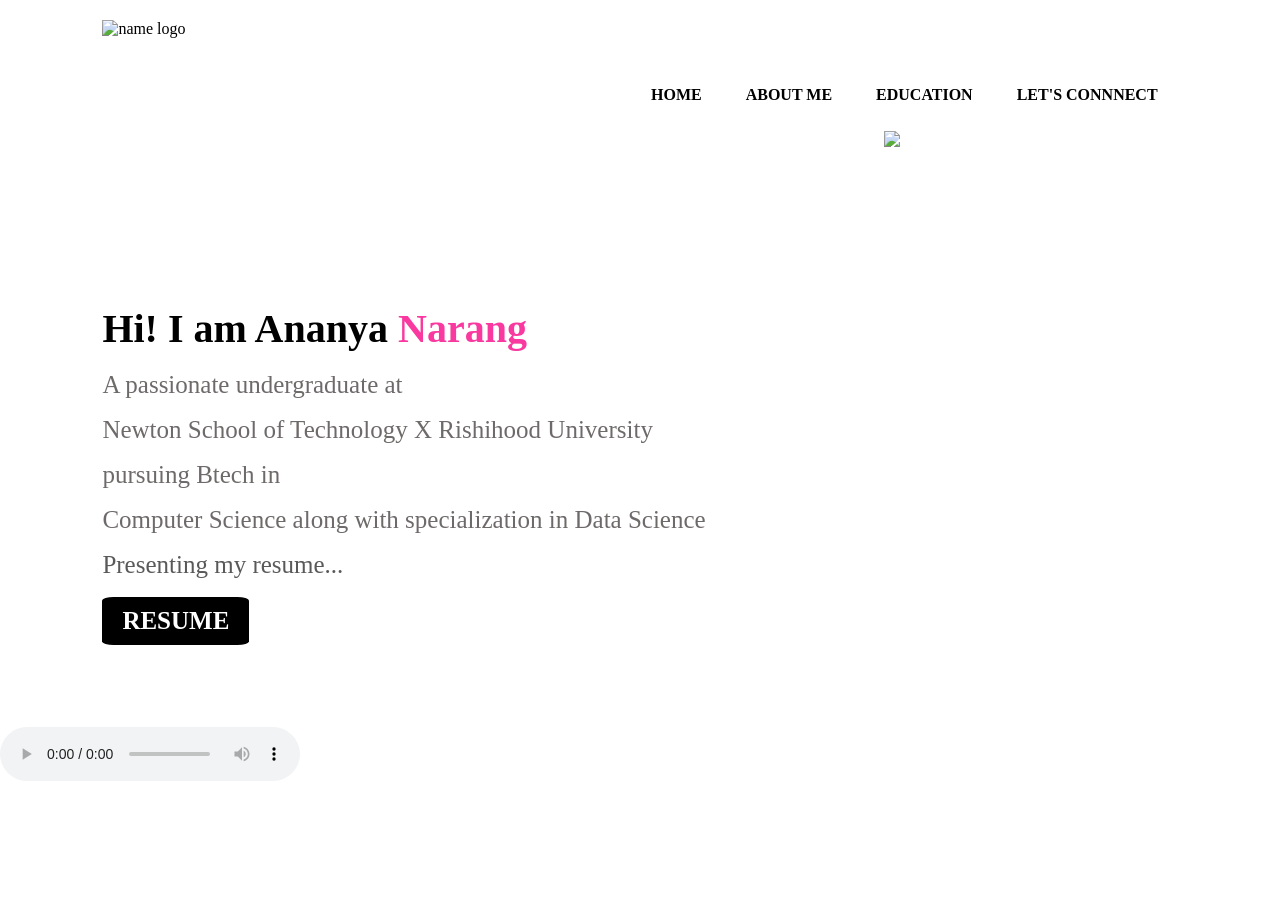
==== index.html @ 2bd5fa44 "Made the final Project" ====
<!DOCTYPE html>
<html lang="en">
<head>
    <meta charset="UTF-8">
    <meta name="viewport" content="width=device-width, initial-scale=1.0">
    <title>Home</title>
    <link rel="stylesheet" href="style.css">

</head>
    <style>
        
        .details{
            margin-top: 9%;
            margin-left: 8%;
        }
        .details h1 {
            /* font-style: italic; */
            font-family:cursive;
            font-size: 40px;
            margin-bottom: 10px;
        }
        .details p{
            font-size: 25px;
            font-family:fantasy;
            line-height: 45px;
            color: #6f6a6a;

        }
    
        .details a{
            background: #000;
            padding: 10px 20px;
            text-decoration: solid;
            font-weight: bold;
            color: #ffffff;
            display: inline-block;
            margin: 10px 0px;
            border-radius: 8%;
        }
        .image{
            width: 45%;
            height: 80%;
            position:absolute;
            bottom: 0;
            right: 100px;
            
        }
        .image img{
            height: 100%;
            position: absolute;
            left: 50%;
            bottom: 10;
            transform: translateX(-50%);
            transition: bottom 1s,left 1s;
        }
        .image:hover .well{
            bottom: 40px;
        }
        .image:hover .hi{
            left:45%;
            
        }
    </style>
<body background="background_image .jpeg">
    <div class="hello">
        <nav>
            <img src="ANANYA_logo_1-removebg-preview.png" class="logo" alt="name logo">
            <ul>
                <li><a href="#" >  HOME</a></li>
                <li><a href="about_me.html" > ABOUT ME</a></li>
                <li><a href="education.html" > EDUCATION</a></li>
  
                <li><a href="let's connect.html"> LET'S CONNNECT</a></li>
            </ul>
        </nav>
        <div class="details">
            <h1>Hi! I am Ananya<span style="color: rgb(249, 57, 159);"> Narang</Nav></span></h1>
            <p>A passionate undergraduate at <br><span > Newton School of Technology X Rishihood University</span></br>pursuing Btech in<br> Computer Science along with specialization in Data Science</p>
            <p style="color: #262525c2;">Presenting my resume...</p>
            
            <a href="Resume-Ananya Narang.pdf" target="_blank" style="font-weight: bold;margin-top: 90; font-size: 25px; font-family:serif;" class="resume" > RESUME</a>
        </div>
        <div class="image">
            <img src="splash.png" class="well"/>
            <img src="11.png" class="hi"/>

        </div>
    </div>
    <br>
    <br>
    <br>
    <br>
    <audio controls default>
        <source src="VOICE.opus" >
    </audio> 
   
</body>
</html>
---- style.css ----
* {
    margin:0;
    padding:0;
}
.hello {
    position:relative;
    width: 100%;
    height: 100%;
    /* background: */
}
    

nav{
    margin: auto;
    padding:20px 0;
    width: 84%;
    align-items: center;
    justify-content: space-between;
    display: flex;
}
nav ul li{
    display: inline-block;
    list-style: none;
    margin: 10px 20px;
}
.logo{
    height: 150px;
    width: 150px;
    /* margin-left: ; */
}
nav ul li a{
    text-decoration: none;
    color: #000;
    font-weight:bold ;
}
nav ul li a:hover{
    color: #eb01f3;
}
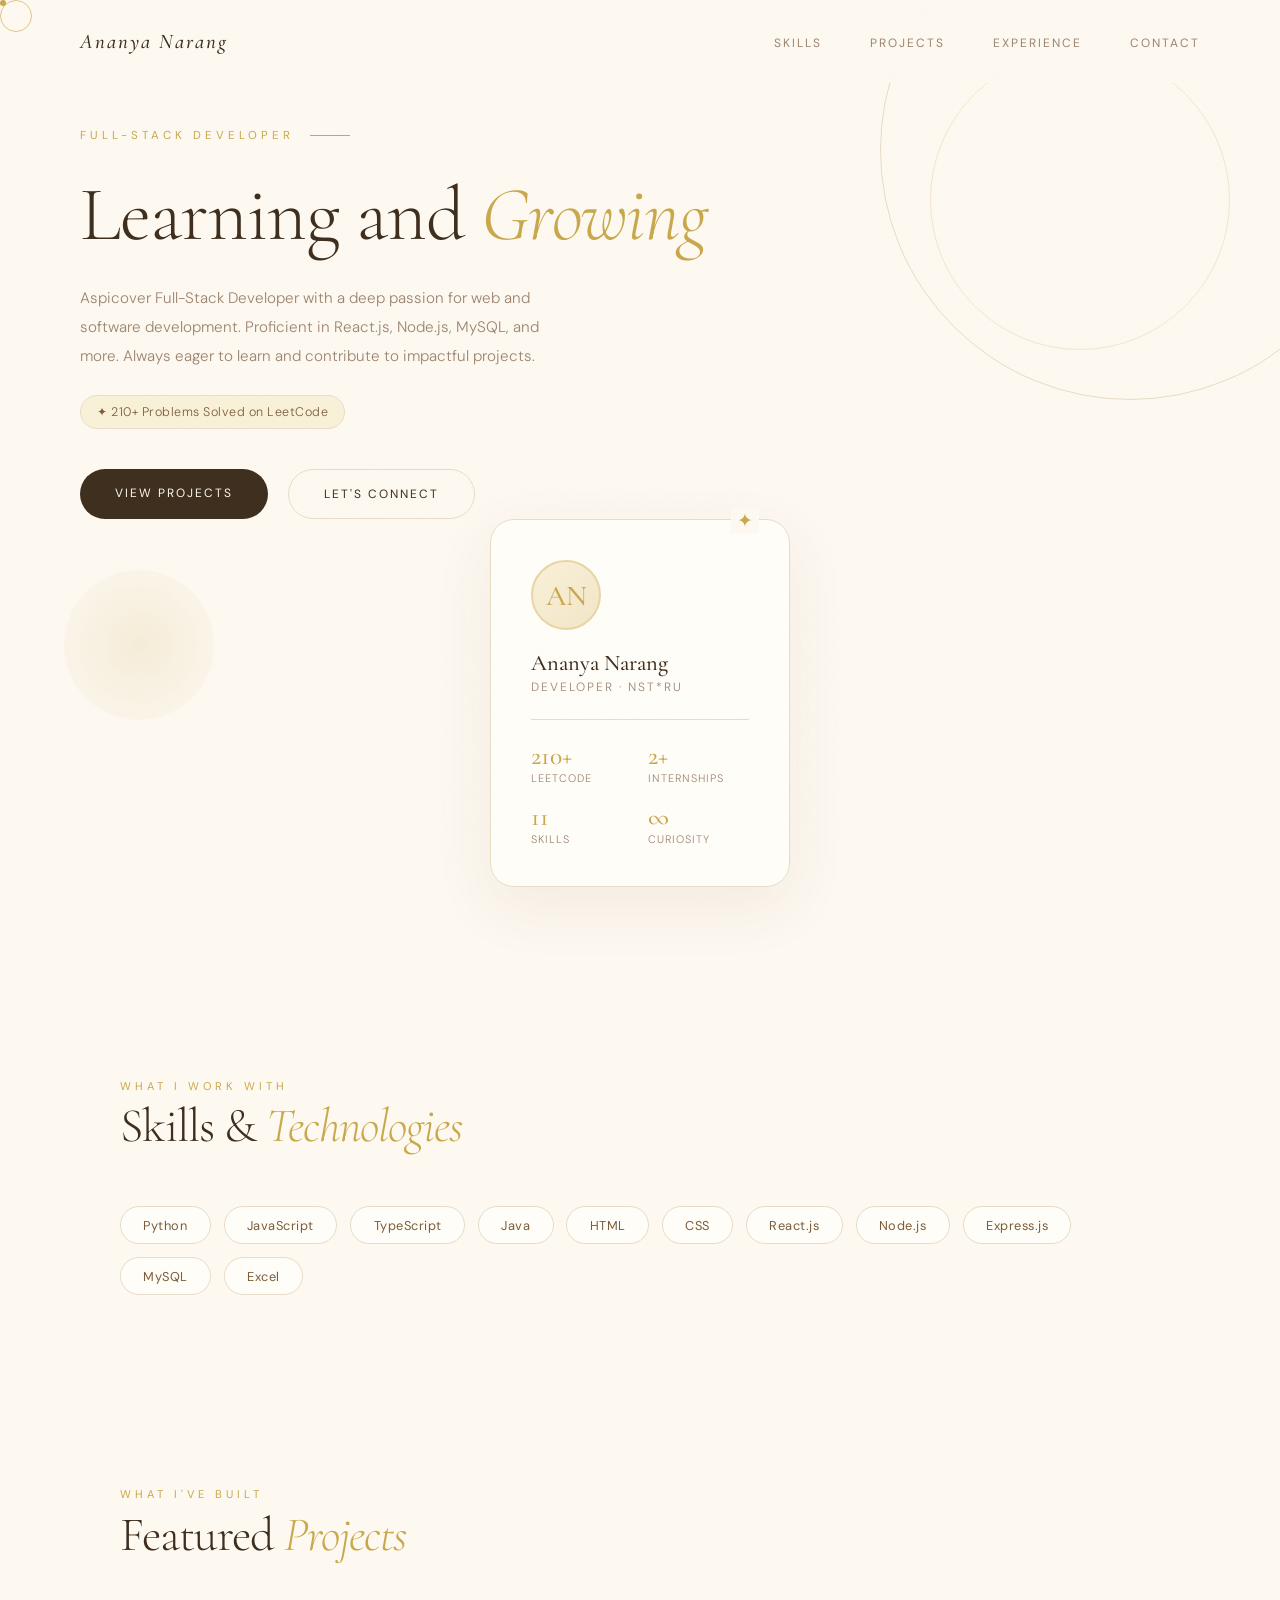
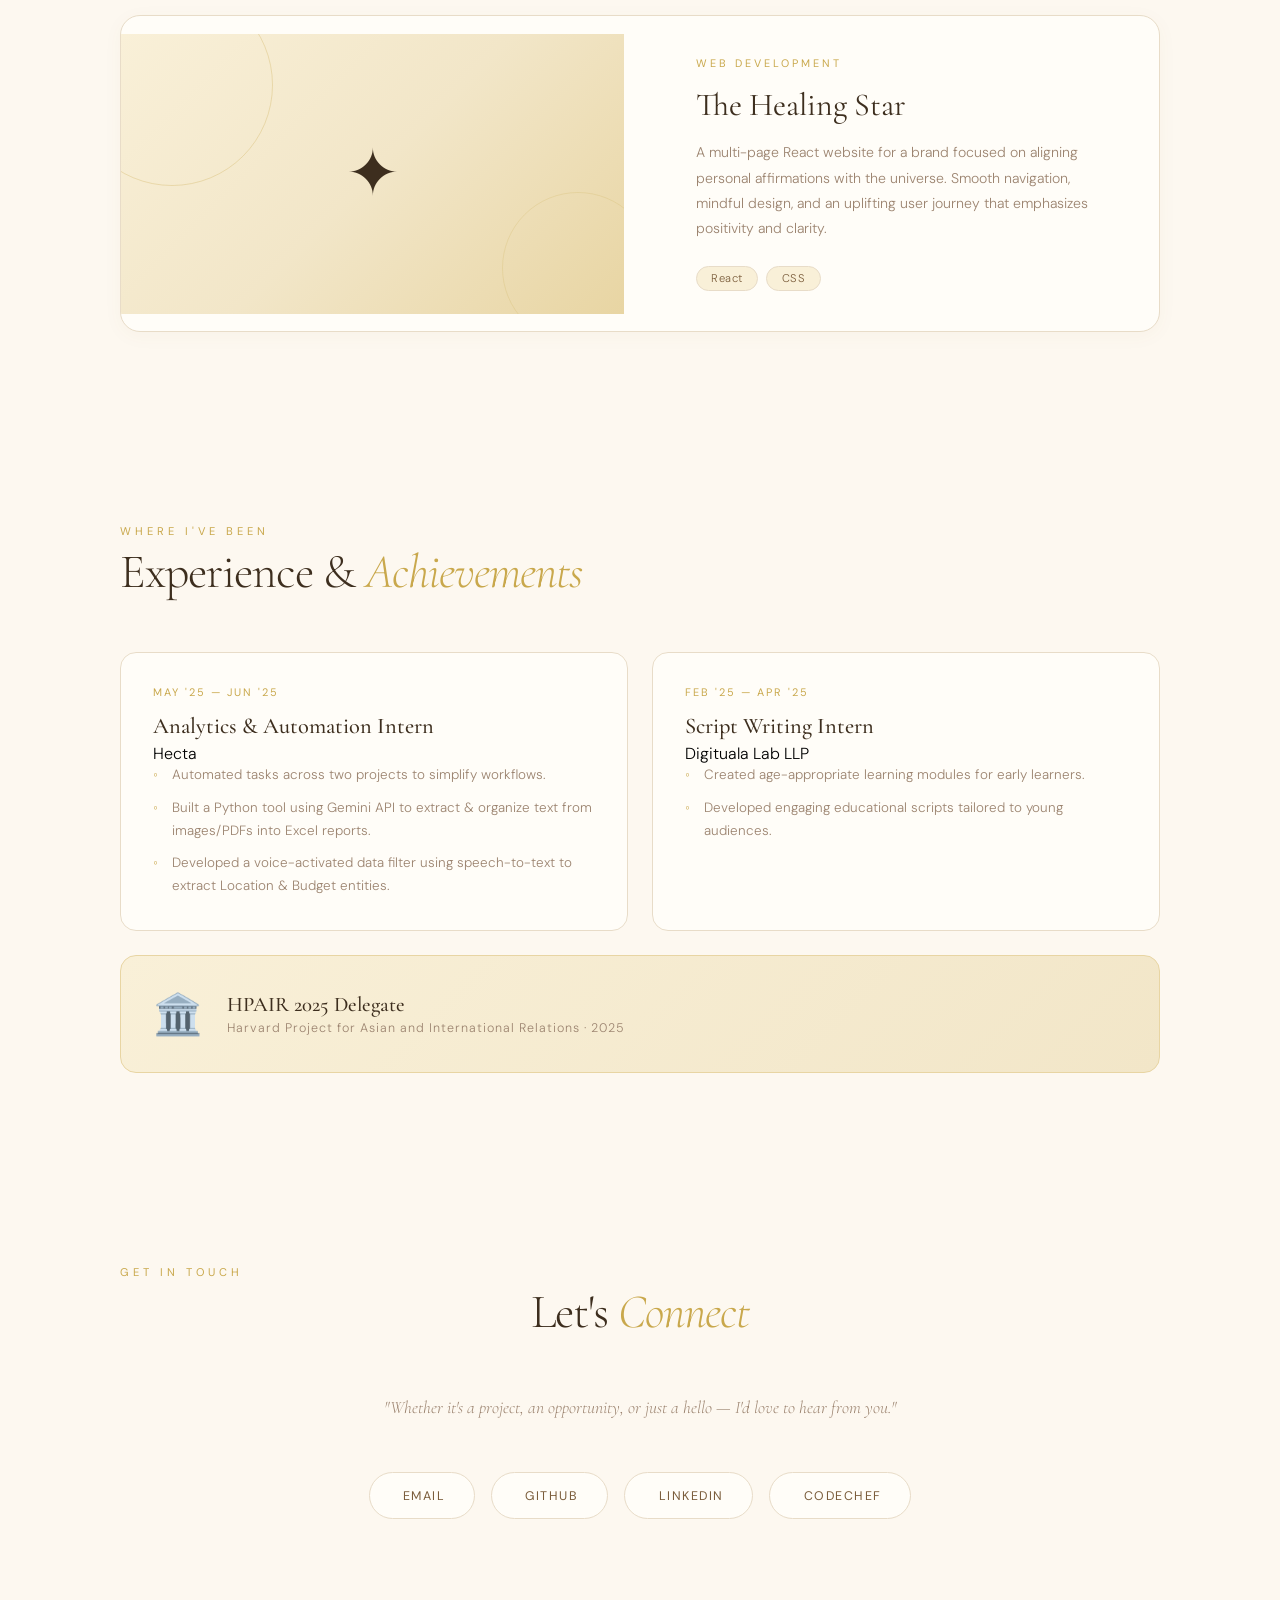
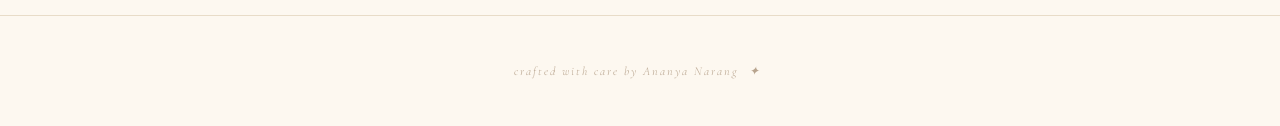
==== commit 4d87345c: "Deleted the irrelevant files" ====
--- a/index.html
+++ b/index.html
@@ -1,98 +1,195 @@
 <!DOCTYPE html>
 <html lang="en">
+
 <head>
     <meta charset="UTF-8">
     <meta name="viewport" content="width=device-width, initial-scale=1.0">
-    <title>Home</title>
-    <link rel="stylesheet" href="style.css">
+    <title>Ananya Narang Portfolio</title>
+    <link
+        href="https://fonts.googleapis.com/css2?family=Cormorant+Garamond:ital,wght@0,300;0,400;0,500;0,600;1,300;1,400;1,500&family=DM+Sans:wght@300;400;500&display=swap"
+        rel="stylesheet" />
+    <link href="index2.css" rel="stylesheet" />
+    
+</head>
 
-</head>
-    <style>
-        
-        .details{
-            margin-top: 9%;
-            margin-left: 8%;
-        }
-        .details h1 {
-            /* font-style: italic; */
-            font-family:cursive;
-            font-size: 40px;
-            margin-bottom: 10px;
-        }
-        .details p{
-            font-size: 25px;
-            font-family:fantasy;
-            line-height: 45px;
-            color: #6f6a6a;
+<body>
 
-        }
+    <div class="dotCursor" id="dot"></div>
+    <div class="coverCursor" id="cover"></div>
+    <nav>
+        <a href="#hero" class="nav">Ananya Narang</a>
+        <ul class="navLinks">
+            <li><a href="#skills">Skills</a></li>
+            <li><a href="#projects">Projects</a></li>
+            <li><a href="#experience">Experience</a></li>
+            <li><a href="#contact">Contact</a></li>
+        </ul>
+    </nav>
+    <section id="hero">
+        <div class="fancyCircle fancy1"></div>
+        <div class="fancyCircle fancy2"></div>
+        <div class="fancyCircle fancy3"></div>
+
+        <div class="heroLeft">
+            <div class="heroMid">Full-Stack Developer</div>
+            <h1>Learning and <em>Growing</em></h1>
+            <p class="bio">
+                Aspicover Full-Stack Developer with a deep passion for web and software development. Proficient in
+                React.js, Node.js, MySQL, and more. Always eager to learn and contribute to impactful projects.
+            </p>
+            <div class="lc">✦ 210+ Problems Solved on LeetCode</div>
+            <div class="other">
+                <a href="#projects" class="btnText">View Projects</a>
+                <a href="#contact" class="btnOutline">Let's Connect</a>
+            </div>
+        </div>
+
+        <div class="hero-right">
+            <div class="hero-card">
+                <div class="card-avatar">AN</div>
+                <div class="card-name">Ananya Narang</div>
+                <div class="card-role">Developer · NST*RU</div>
+                <div class="card-stats">
+                    <div>
+                        <div class="num">210+</div>
+                        <div class="platform">LeetCode</div>
+                    </div>
+                    <div>
+                        <div class="num">2+</div>
+                        <div class="platform">Internships</div>
+                    </div>
+                    <div>
+                        <div class="num">11</div>
+                        <div class="platform">Skills</div>
+                    </div>
+                    <div>
+                        <div class="num">∞</div>
+                        <div class="platform">Curiosity</div>
+                    </div>
+                </div>
+            </div>
+        </div>
+    </section>
+
+    <div class="divider"></div>
+    <section id="skills">
+        <div class="reveal">
+            <div class="section-label">What I work with</div>
+            <div class="section-title">Skills &amp; <em>Technologies</em></div>
+            <div class="skills-wrap">
+                <span class="skill">Python</span>
+                <span class="skill">JavaScript</span>
+                <span class="skill">TypeScript</span>
+                <span class="skill">Java</span>
+                <span class="skill">HTML</span>
+                <span class="skill">CSS</span>
+                <span class="skill">React.js</span>
+                <span class="skill">Node.js</span>
+                <span class="skill">Express.js</span>
+                <span class="skill">MySQL</span>
+                <span class="skill">Excel</span>
+            </div>
+        </div>
+    </section>
+
+    <div class="divider"></div>
+
+    <section id="projects">
+        <div class="reveal">
+            <div class="section-label">What I've built</div>
+            <div class="section-title">Featured <em>Projects</em></div>
+            <div class="project-feature">
+                <div class="project-visual">
+                    <div class="project-emoji">✦</div>
+                </div>
+                <div class="project-info">
+                    <div class="project-tag">Web Development</div>
+                    <div class="project-name">The Healing Star</div>
+                    <p class="project-desc">
+                        A multi-page React website for a brand focused on aligning personal affirmations with the
+                        universe. Smooth navigation, mindful design, and an uplifting user journey that emphasizes
+                        positivity and clarity.
+                    </p>
+                    <div class="project-stack">
+                        <span class="stack-pill">React</span>
+                        <span class="stack-pill">CSS</span>
+                    </div>
+                </div>
+            </div>
+        </div>
+    </section>
+
+    <div class="divider"></div>
+
+    <section id="experience">
+        <div class="reveal">
+            <div class="section-label">Where I've been</div>
+            <div class="section-title">Experience &amp; <em>Achievements</em></div>
+
+            <div class="exp-grid">
+                <div class="exp-card">
+                    <div class="expTenure">May '25 — Jun '25</div>
+                    <div class="expRole">Analytics & Automation Intern</div>
+                    <a href="./assets/Internship Certificate Hecta - Ananya Narang.pdf" style="color: black; text-decoration: none;"><div class="expCompany">Hecta</div></a>
+                    <ul class="expWork">
+                        <li>Automated tasks across two projects to simplify workflows.</li>
+                        <li>Built a Python tool using Gemini API to extract & organize text from images/PDFs into Excel
+                            reports.</li>
+                        <li>Developed a voice-activated data filter using speech-to-text to extract Location & Budget
+                            entities.</li>
+                    </ul>
+                
+                </div>
+
+                <div class="exp-card">
+                    <div class="expTenure">Feb '25 — Apr '25</div>
+                    <div class="expRole">Script Writing Intern</div>
+                    <a href="./assets/Internship Certificate- Ananya Narang.pdf" style="color: black; text-decoration: none;"><div class="expCompany">Digituala Lab LLP</div></a>
+                    <ul class="expWork">
+                        <li>Created age-appropriate learning modules for early learners.</li>
+                        <li>Developed engaging educational scripts tailored to young audiences.</li>
+                    </ul>
+                </div>
+            </div>
+
+            <div class="achievement">
+                <div class="achievement-icon">🏛️</div>
+                <a href="./assets/Hpair.pdf" style="color: black; text-decoration: none;"><div>
+                    <div class="achievement-title">HPAIR 2025 Delegate</div>
+                    <div class="achievement-sub">Harvard Project for Asian and International Relations · 2025</div>
+                </div></a>
+            </div>
+        </div>
+    </section>
+
+    <div class="divider"></div>
+    <section id="contact">
+        <div class="reveal">
+            <div class="section-label">Get in touch</div>
+            <div class="section-title" style="text-align:center;">Let's <em>Connect</em></div>
+            <div class="contact-wrapper">
+                <p class="contact-intro">
+                    "Whether it's a project, an opportunity, or just a hello — I'd love to hear from you."
+                </p>
+                <div class="contact-links">
+                    <a href="mailto:ananyanarang1411@gmail.com" class="contact-btn">&nbsp;Email</a>
+                    <a href="https://github.com/HeheAnanya" target="_blank" class="contact-btn"> &nbsp;GitHub</a>
+                    <a href="https://www.linkedin.com/in/ananya-narang-776128246" target="_blank" class="contact-btn">&nbsp;LinkedIn</a>
+                    <a href="https://www.codechef.com/users/a_n_a_n_y_a" target="_blank" class="contact-btn">&nbsp;CodeChef</a>
+                </div>
+            </div>
+        </div>
+    </section>
+
+    <footer>
+        crafted with care by Ananya Narang &nbsp;✦&nbsp;
+    </footer>
+
+
+
+<script src="index.js"></script>
     
-        .details a{
-            background: #000;
-            padding: 10px 20px;
-            text-decoration: solid;
-            font-weight: bold;
-            color: #ffffff;
-            display: inline-block;
-            margin: 10px 0px;
-            border-radius: 8%;
-        }
-        .image{
-            width: 45%;
-            height: 80%;
-            position:absolute;
-            bottom: 0;
-            right: 100px;
-            
-        }
-        .image img{
-            height: 100%;
-            position: absolute;
-            left: 50%;
-            bottom: 10;
-            transform: translateX(-50%);
-            transition: bottom 1s,left 1s;
-        }
-        .image:hover .well{
-            bottom: 40px;
-        }
-        .image:hover .hi{
-            left:45%;
-            
-        }
-    </style>
-<body background="background_image .jpeg">
-    <div class="hello">
-        <nav>
-            <img src="ANANYA_logo_1-removebg-preview.png" class="logo" alt="name logo">
-            <ul>
-                <li><a href="#" >  HOME</a></li>
-                <li><a href="about_me.html" > ABOUT ME</a></li>
-                <li><a href="education.html" > EDUCATION</a></li>
-  
-                <li><a href="let's connect.html"> LET'S CONNNECT</a></li>
-            </ul>
-        </nav>
-        <div class="details">
-            <h1>Hi! I am Ananya<span style="color: rgb(249, 57, 159);"> Narang</Nav></span></h1>
-            <p>A passionate undergraduate at <br><span > Newton School of Technology X Rishihood University</span></br>pursuing Btech in<br> Computer Science along with specialization in Data Science</p>
-            <p style="color: #262525c2;">Presenting my resume...</p>
-            
-            <a href="Resume-Ananya Narang.pdf" target="_blank" style="font-weight: bold;margin-top: 90; font-size: 25px; font-family:serif;" class="resume" > RESUME</a>
-        </div>
-        <div class="image">
-            <img src="splash.png" class="well"/>
-            <img src="11.png" class="hi"/>
 
-        </div>
-    </div>
-    <br>
-    <br>
-    <br>
-    <br>
-    <audio controls default>
-        <source src="VOICE.opus" >
-    </audio> 
-   
 </body>
+
 </html>
--- a/index2.css
+++ b/index2.css
@@ -0,0 +1,759 @@
+/* :root {
+    --cream: #fdf8f0;
+    --butter: #f9f0d8;
+    --warm: #f2e6c8;
+    --gold: #c9a84c;
+    --gold-light: #e8d5a3;
+    --brown: #7a5c3a;
+    --text: #3d2e1e;
+    --muted: #9c8470;
+    --soft: #b8a48e;
+    --white: #fffdf8;
+    --border: #e8dcc8;
+} */
+
+* {
+
+    margin: 0;
+    padding: 0;
+    box-sizing: border-box;
+    scroll-behavior: smooth;
+
+}
+
+body {
+    background-color: #fdf8f0;
+    color: #3d2e1e;
+    font-family: 'DM Sans', sans-serif;
+    font-weight: 300;
+    overflow-x: hidden;
+    /* cursor: none; */
+}
+
+.dotCursor {
+    width: 6px;
+    height: 6px;
+    background: #c9a84c;
+    border-radius: 50%;
+    position: fixed;
+    pointer-events: none;
+    z-index: 9999;
+    /* transform: translate(-50%, -50%); */
+    /* transition: transform 0.1s; */
+}
+
+.coverCursor {
+    width: 32px;
+    height: 32px;
+    border: 1px solid #c9a84c;
+    border-radius: 50%;
+    position: fixed;
+    pointer-events: none;
+    z-index: 9998;
+    /* transform: translate(-50%, -50%); */
+    /* transition: all 0.15s ease; */
+    opacity: 0.6;
+}
+
+body::before {
+    content: '';
+    position: fixed;
+    inset: 0;
+    background-image: url("data:image/svg+xml,%3Csvg xmlns='http://www.w3.org/2000/svg' width='400' height='400'%3E%3Cfilter id='grain'%3E%3CfeTurbulence type='fractalNoise' baseFrequency='0.75' numOctaves='4' stitchTiles='stitch'/%3E%3CfeColorMatrix type='saturate' values='0'/%3E%3C/filter%3E%3Crect width='400' height='400' filter='url(%23grain)' opacity='0.03'/%3E%3C/svg%3E");
+    pointer-events: none;
+    z-index: 1000;
+    opacity: 0.5;
+}
+
+
+nav {
+    position: fixed;
+    top: 0;
+    left: 0;
+    right: 0;
+    z-index: 100;
+    display: flex;
+    justify-content: space-between;
+    align-items: center;
+    padding: 1.8rem 5rem;
+    background: rgba(253, 248, 240, 0.9);
+    backdrop-filter: blur(20px);
+}
+
+.nav {
+    font-family: 'Cormorant Garamond', serif;
+    font-size: 1.3rem;
+    font-weight: 500;
+    color: #3d2e1e;
+    text-decoration: none;
+    letter-spacing: 2px;
+    font-style: italic;
+}
+
+.navLinks {
+    display: flex;
+    gap: 3rem;
+    list-style: none;
+}
+
+.navLinks a {
+    font-size: 0.75rem;
+    color: #9c8470;
+    text-decoration: none;
+    letter-spacing: 2px;
+    text-transform: uppercase;
+    font-weight: 400;
+    transition: color 0.3s;
+}
+
+.navLinks a:hover {
+    color: #c9a84c;
+}
+
+#hero {
+    padding-top: 8rem;
+    max-width: 100%;
+}
+
+.fancyCircle {
+    position: absolute;
+    border-radius: 50%;
+    pointer-events: none;
+}
+
+.fancy1 {
+    width: 500px;
+    height: 500px;
+    border: 1px solid #e8dcc8;
+    top: -100px;
+    right: -100px;
+}
+
+.fancy2 {
+    width: 300px;
+    height: 300px;
+    border: 1px solid #e8d5a3;
+    top: 50px;
+    right: 50px;
+    opacity: 0.5;
+}
+
+.fancy3 {
+    width: 150px;
+    height: 150px;
+    background: radial-gradient(circle, rgba(201, 168, 76, 0.15), transparent);
+    bottom: 20%;
+    left: 5%;
+}
+
+.heroLeft {
+    z-index: 1;
+}
+
+.heroMid {
+    font-size: 0.72rem;
+    letter-spacing: 4px;
+    text-transform: uppercase;
+    color: #c9a84c;
+    margin-bottom: 2rem;
+    display: flex;
+    align-items: center;
+    gap: 1rem;
+    font-weight: 400;
+    opacity: 0;
+    animation: fadeSlideUp 0.8s ease 0.1s forwards;
+}
+
+.heroMid::after {
+    content: '';
+    width: 40px;
+    height: 1px;
+    background: #c9a84c;
+}
+
+h1 {
+    font-family: 'Cormorant Garamond', serif;
+    font-size: clamp(3.5rem, 6vw, 5.5rem);
+    font-weight: 300;
+    line-height: 1.05;
+    color: #3d2e1e;
+    letter-spacing: -1px;
+    margin-bottom: 1.8rem;
+    opacity: 0;
+    animation: fadeSlideUp 0.8s ease 0.2s forwards;
+}
+
+h1 em {
+    font-style: italic;
+    color: #c9a84c;
+}
+
+.bio {
+    font-size: 0.95rem;
+    line-height: 1.9;
+    color: #9c8470;
+    max-width: 480px;
+    margin-bottom: 1.5rem;
+    font-weight: 300;
+    opacity: 0;
+    animation: fadeSlideUp 0.8s ease 0.3s forwards;
+}
+
+.lc {
+    display: inline-flex;
+    align-items: center;
+    gap: 0.5rem;
+    font-size: 0.78rem;
+    color: #7a5c3a;
+    background: #f9f0d8;
+    border: 1px solid #e8dcc8;
+    padding: 0.5rem 1rem;
+    border-radius: 100px;
+    margin-bottom: 2.5rem;
+    letter-spacing: 0.5px;
+    opacity: 0;
+    animation: fadeSlideUp 0.8s ease 0.35s forwards;
+}
+
+.other {
+    display: flex;
+    gap: 1.2rem;
+    flex-wrap: wrap;
+    opacity: 0;
+    animation: fadeSlideUp 0.8s ease 0.4s forwards;
+}
+
+
+.btnText {
+    font-size: 0.75rem;
+    letter-spacing: 2px;
+    text-transform: uppercase;
+    padding: 1rem 2.2rem;
+    background: #3d2e1e;
+    color: #fdf8f0;
+    border: none;
+    cursor: none;
+    text-decoration: none;
+    font-weight: 400;
+    border-radius: 100px;
+    transition: all 0.3s;
+    font-family: 'DM Sans', sans-serif;
+}
+
+.btnText:hover {
+    background: #c9a84c;
+    transform: translateY(-2px);
+    box-shadow: 0 8px 24px rgba(201, 168, 76, 0.3);
+}
+
+.btnOutline {
+    font-size: 0.75rem;
+    letter-spacing: 2px;
+    text-transform: uppercase;
+    padding: 1rem 2.2rem;
+    background: transparent;
+    color: #3d2e1e;
+    border: 1px solid #e8dcc8;
+    cursor: none;
+    text-decoration: none;
+    font-weight: 400;
+    border-radius: 100px;
+    transition: all 0.3s;
+    font-family: 'DM Sans', sans-serif;
+}
+
+.btnOutline:hover {
+    border-color: #c9a84c;
+    color: #c9a84c;
+    transform: translateY(-2px);
+}
+
+.num {
+    font-family: 'Cormorant Garamond', serif;
+    font-size: 1.6rem;
+    font-weight: 500;
+    color: #c9a84c;
+}
+
+.platform {
+    font-size: 0.68rem;
+    color: #9c8470;
+    letter-spacing: 1px;
+    text-transform: uppercase;
+}
+
+.hero-right {
+    display: flex;
+    justify-content: center;
+    align-items: center;
+    z-index: 1;
+    opacity: 0;
+    animation: fadeSlideUp 0.8s ease 0.5s forwards;
+}
+
+.hero-card {
+    background: #fffdf8;
+    border: 1px solid #e8dcc8;
+    border-radius: 24px;
+    padding: 2.5rem;
+    width: 300px;
+    box-shadow: 0 20px 60px rgba(122, 92, 58, 0.08);
+    position: relative;
+}
+
+.hero-card::before {
+    content: '✦';
+    position: absolute;
+    top: -12px;
+    right: 30px;
+    font-size: 1.2rem;
+    color: #c9a84c;
+    background: #fdf8f0;
+    padding: 0 6px;
+}
+
+.card-avatar {
+    width: 70px;
+    height: 70px;
+    background: linear-gradient(135deg, #f9f0d8, #f2e6c8);
+    border-radius: 50%;
+    display: flex;
+    align-items: center;
+    justify-content: center;
+    font-family: 'Cormorant Garamond', serif;
+    font-size: 1.8rem;
+    font-weight: 500;
+    color: #c9a84c;
+    margin-bottom: 1.2rem;
+    border: 2px solid #e8d5a3;
+}
+
+.card-name {
+    font-family: 'Cormorant Garamond', serif;
+    font-size: 1.4rem;
+    font-weight: 500;
+    color: #3d2e1e;
+    margin-bottom: 0.2rem;
+}
+
+.card-role {
+    font-size: 0.75rem;
+    color: #9c8470;
+    letter-spacing: 2px;
+    text-transform: uppercase;
+    margin-bottom: 1.5rem;
+}
+
+.card-stats {
+    display: grid;
+    grid-template-columns: 1fr 1fr;
+    gap: 1rem;
+    padding-top: 1.2rem;
+    border-top: 1px solid #e8dcc8;
+}
+
+
+section {
+    padding: 6rem 5rem;
+    max-width: 1200px;
+    margin: 0 auto;
+}
+
+.section-label {
+    font-size: 0.7rem;
+    letter-spacing: 4px;
+    text-transform: uppercase;
+    color: #c9a84c;
+    margin-bottom: 0.6rem;
+    font-weight: 400;
+}
+
+.section-title {
+    font-family: 'Cormorant Garamond', serif;
+    font-size: 3rem;
+    font-weight: 300;
+    color: #3d2e1e;
+    letter-spacing: -1px;
+    margin-bottom: 3.5rem;
+    line-height: 1;
+}
+
+.section-title em {
+    font-style: italic;
+    color: #c9a84c;
+}
+
+.skills-wrap {
+    display: flex;
+    flex-wrap: wrap;
+    gap: 0.8rem;
+}
+
+.skill {
+    font-size: 0.8rem;
+    padding: 0.6rem 1.4rem;
+    background: #fffdf8;
+    border: 1px solid #e8dcc8;
+    color: #7a5c3a;
+    border-radius: 100px;
+    letter-spacing: 0.5px;
+    font-weight: 400;
+    transition: all 0.3s;
+    cursor: default;
+}
+
+.skill:hover {
+    background: #f9f0d8;
+    border-color: #c9a84c;
+    color: #c9a84c;
+    transform: translateY(-2px);
+    box-shadow: 0 6px 16px rgba(201, 168, 76, 0.15);
+}
+
+.project-feature {
+    display: grid;
+    grid-template-columns: 1fr 1fr;
+    gap: 2rem;
+    align-items: center;
+    background: #fffdf8;
+    border: 1px solid #e8dcc8;
+    border-radius: 20px;
+    overflow: hidden;
+    transition: all 0.4s;
+    box-shadow: 0 4px 20px rgba(122, 92, 58, 0.04);
+}
+
+.project-feature:hover {
+    box-shadow: 0 20px 50px rgba(122, 92, 58, 0.1);
+    transform: translateY(-4px);
+}
+
+.project-visual {
+    height: 280px;
+    background: linear-gradient(135deg, #f9f0d8 0%, #f2e6c8 50%, #e8d5a3 100%);
+    display: flex;
+    align-items: center;
+    justify-content: center;
+    position: relative;
+    overflow: hidden;
+}
+
+.project-visual::before {
+    content: '';
+    position: absolute;
+    width: 200px;
+    height: 200px;
+    border-radius: 50%;
+    border: 1px solid rgba(201, 168, 76, 0.3);
+    top: -50px;
+    left: -50px;
+}
+
+.project-visual::after {
+    content: '';
+    position: absolute;
+    width: 150px;
+    height: 150px;
+    border-radius: 50%;
+    border: 1px solid rgba(201, 168, 76, 0.2);
+    bottom: -30px;
+    right: -30px;
+}
+
+.project-emoji {
+    font-size: 4rem;
+    z-index: 1;
+}
+
+.project-info {
+    padding: 2.5rem;
+}
+
+.project-tag {
+    font-size: 0.68rem;
+    letter-spacing: 3px;
+    text-transform: uppercase;
+    color: #c9a84c;
+    margin-bottom: 1rem;
+    font-weight: 400;
+}
+
+.project-name {
+    font-family: 'Cormorant Garamond', serif;
+    font-size: 2rem;
+    font-weight: 400;
+    color: #3d2e1e;
+    margin-bottom: 1rem;
+    line-height: 1.2;
+}
+
+.project-desc {
+    font-size: 0.88rem;
+    line-height: 1.8;
+    color: #9c8470;
+    margin-bottom: 1.5rem;
+}
+
+.project-stack {
+    display: flex;
+    flex-wrap: wrap;
+    gap: 0.5rem;
+}
+
+.stack-pill {
+    font-size: 0.7rem;
+    padding: 0.3rem 0.9rem;
+    background: #f9f0d8;
+    border: 1px solid #e8dcc8;
+    color: #7a5c3a;
+    border-radius: 100px;
+    letter-spacing: 0.5px;
+}
+
+/* EXPERIENCE */
+.exp-grid {
+    display: grid;
+    grid-template-columns: 1fr 1fr;
+    gap: 1.5rem;
+}
+
+.exp-card {
+    background: #fffdf8;
+    border: 1px solid #e8dcc8;
+    border-radius: 16px;
+    padding: 2rem;
+    transition: all 0.3s;
+    position: relative;
+    overflow: hidden;
+}
+
+.exp-card::before {
+    content: '';
+    position: absolute;
+    top: 0;
+    left: 0;
+    right: 0;
+    height: 3px;
+    background: linear-gradient(90deg, #e8d5a3, #c9a84c);
+    transform: scaleX(0);
+    transform-origin: left;
+    transition: transform 0.3s;
+}
+
+.exp-card:hover::before {
+    transform: scaleX(1);
+}
+
+.exp-card:hover {
+    box-shadow: 0 12px 32px rgba(122, 92, 58, 0.08);
+    transform: translateY(-2px);
+}
+
+.expTenure {
+    font-size: 0.68rem;
+    letter-spacing: 2px;
+    color: #c9a84c;
+    text-transform: uppercase;
+    margin-bottom: 0.8rem;
+    font-weight: 400;
+}
+
+.expRole {
+    font-family: 'Cormorant Garamond', serif;
+    font-size: 1.4rem;
+    font-weight: 500;
+    color: #3d2e1e;
+    margin-bottom: 0.3rem;
+}
+
+.expComapany {
+    font-size: 0.78rem;
+    color: #9c8470;
+    letter-spacing: 1px;
+    margin-bottom: 1.2rem;
+    text-transform: uppercase;
+}
+
+.expWork {
+    list-style: none;
+    display: flex;
+    flex-direction: column;
+    gap: 0.6rem;
+}
+
+.expWork li {
+    font-size: 0.84rem;
+    line-height: 1.7;
+    color: #9c8470;
+    padding-left: 1.2rem;
+    position: relative;
+}
+
+.expWork li::before {
+    content: '◦';
+    position: absolute;
+    left: 0;
+    color: #c9a84c;
+}
+
+.achievement {
+    margin-top: 1.5rem;
+    background: linear-gradient(135deg, #f9f0d8, #f2e6c8);
+    border: 1px solid #e8d5a3;
+    border-radius: 16px;
+    padding: 2rem;
+    display: flex;
+    align-items: center;
+    gap: 1.5rem;
+}
+
+.achievement-icon {
+    font-size: 2.5rem;
+    flex-shrink: 0;
+}
+
+.achievement-title {
+    font-family: 'Cormorant Garamond', serif;
+    font-size: 1.3rem;
+    font-weight: 500;
+    color: #3d2e1e;
+    margin-bottom: 0.2rem;
+}
+
+.achievement-sub {
+    font-size: 0.78rem;
+    color: #9c8470;
+    letter-spacing: 1px;
+}
+
+.contact-wrapper {
+    text-align: center;
+    max-width: 600px;
+    margin: 0 auto;
+}
+
+.contact-intro {
+    font-family: 'Cormorant Garamond', serif;
+    font-size: 1.1rem;
+    font-style: italic;
+    color: #9c8470;
+    margin-bottom: 3rem;
+    line-height: 1.8;
+}
+
+.contact-links {
+    display: flex;
+    justify-content: center;
+    flex-wrap: wrap;
+    gap: 1rem;
+}
+
+.contact-btn {
+    display: flex;
+    align-items: center;
+    gap: 0.7rem;
+    font-size: 0.78rem;
+    letter-spacing: 1.5px;
+    text-transform: uppercase;
+    padding: 0.9rem 1.8rem;
+    background: #fffdf8;
+    border: 1px solid #e8dcc8;
+    color: #7a5c3a;
+    border-radius: 100px;
+    text-decoration: none;
+    transition: all 0.3s;
+    font-weight: 400;
+}
+
+.contact-btn:hover {
+    background: #f9f0d8;
+    border-color: #c9a84c;
+    color: #c9a84c;
+    transform: translateY(-2px);
+    box-shadow: 0 8px 20px rgba(201, 168, 76, 0.15);
+}
+
+footer {
+    text-align: center;
+    padding: 3rem 5rem;
+    border-top: 1px solid #e8dcc8;
+    font-size: 0.75rem;
+    color: #b8a48e;
+    letter-spacing: 2px;
+    font-family: 'Cormorant Garamond', serif;
+    font-style: italic;
+}
+
+.reveal {
+    opacity: 0;
+    transform: translateY(24px);
+    transition: opacity 0.7s ease, transform 0.7s ease;
+}
+
+.reveal.visible {
+    opacity: 1;
+    transform: none;
+}
+
+@keyframes fadeSlideUp {
+    from {
+        opacity: 0;
+        transform: translateY(20px);
+    }
+
+    to {
+        opacity: 1;
+        transform: translateY(0);
+    }
+}
+
+@keyframes float {
+
+    0%,
+    100% {
+        transform: translateY(0);
+    }
+
+    50% {
+        transform: translateY(-10px);
+    }
+}
+
+.hero-card {
+    animation: float 5s ease-in-out infinite;
+}
+
+@media (max-width: 900px) {
+    nav {
+        padding: 1.2rem 2rem;
+    }
+
+    .navLink {
+        gap: 1.5rem;
+    }
+
+    #hero {
+        grid-template-columns: 1fr;
+        padding: 7rem 2rem 3rem;
+    }
+
+    .hero-right {
+        display: none;
+    }
+
+    section {
+        padding: 4rem 2rem;
+    }
+
+    .exp-grid {
+        grid-template-columns: 1fr;
+    }
+
+    .project-feature {
+        grid-template-columns: 1fr;
+    }
+
+    .project-visual {
+        height: 180px;
+    }
+}
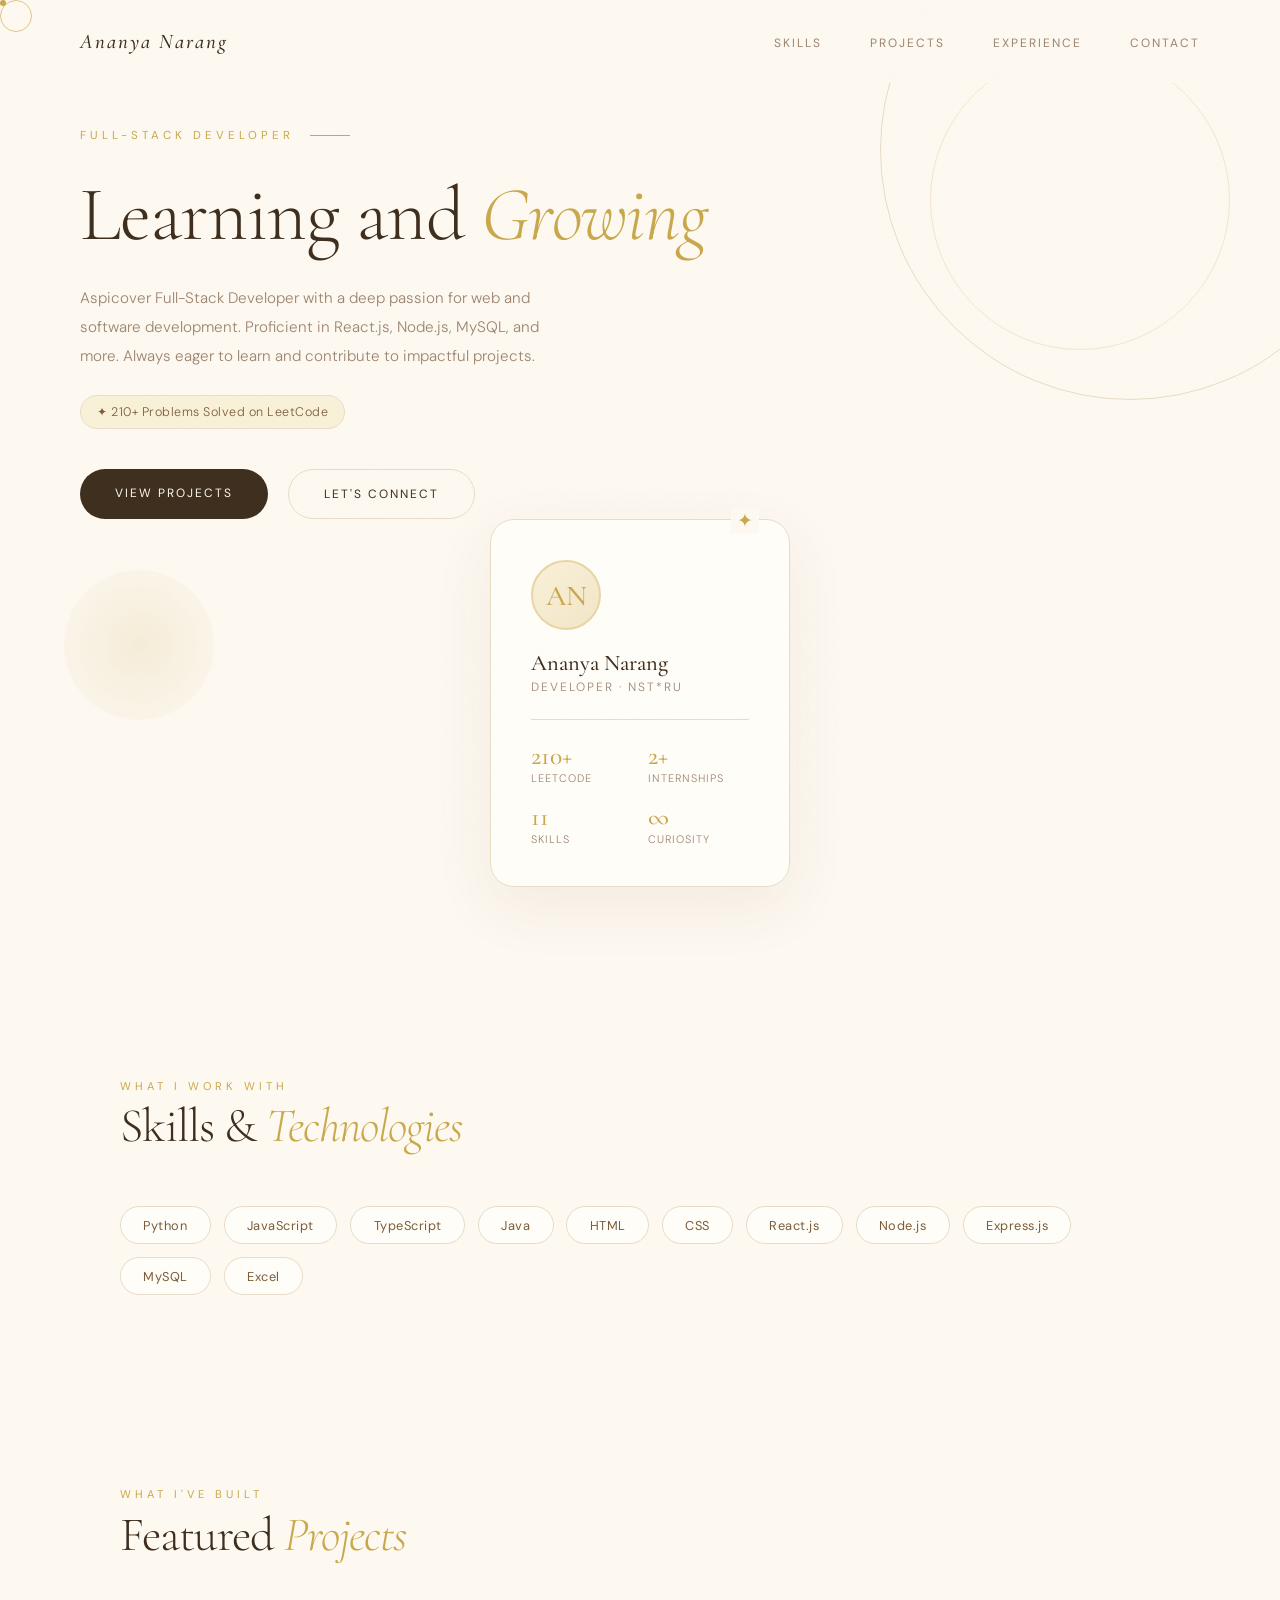
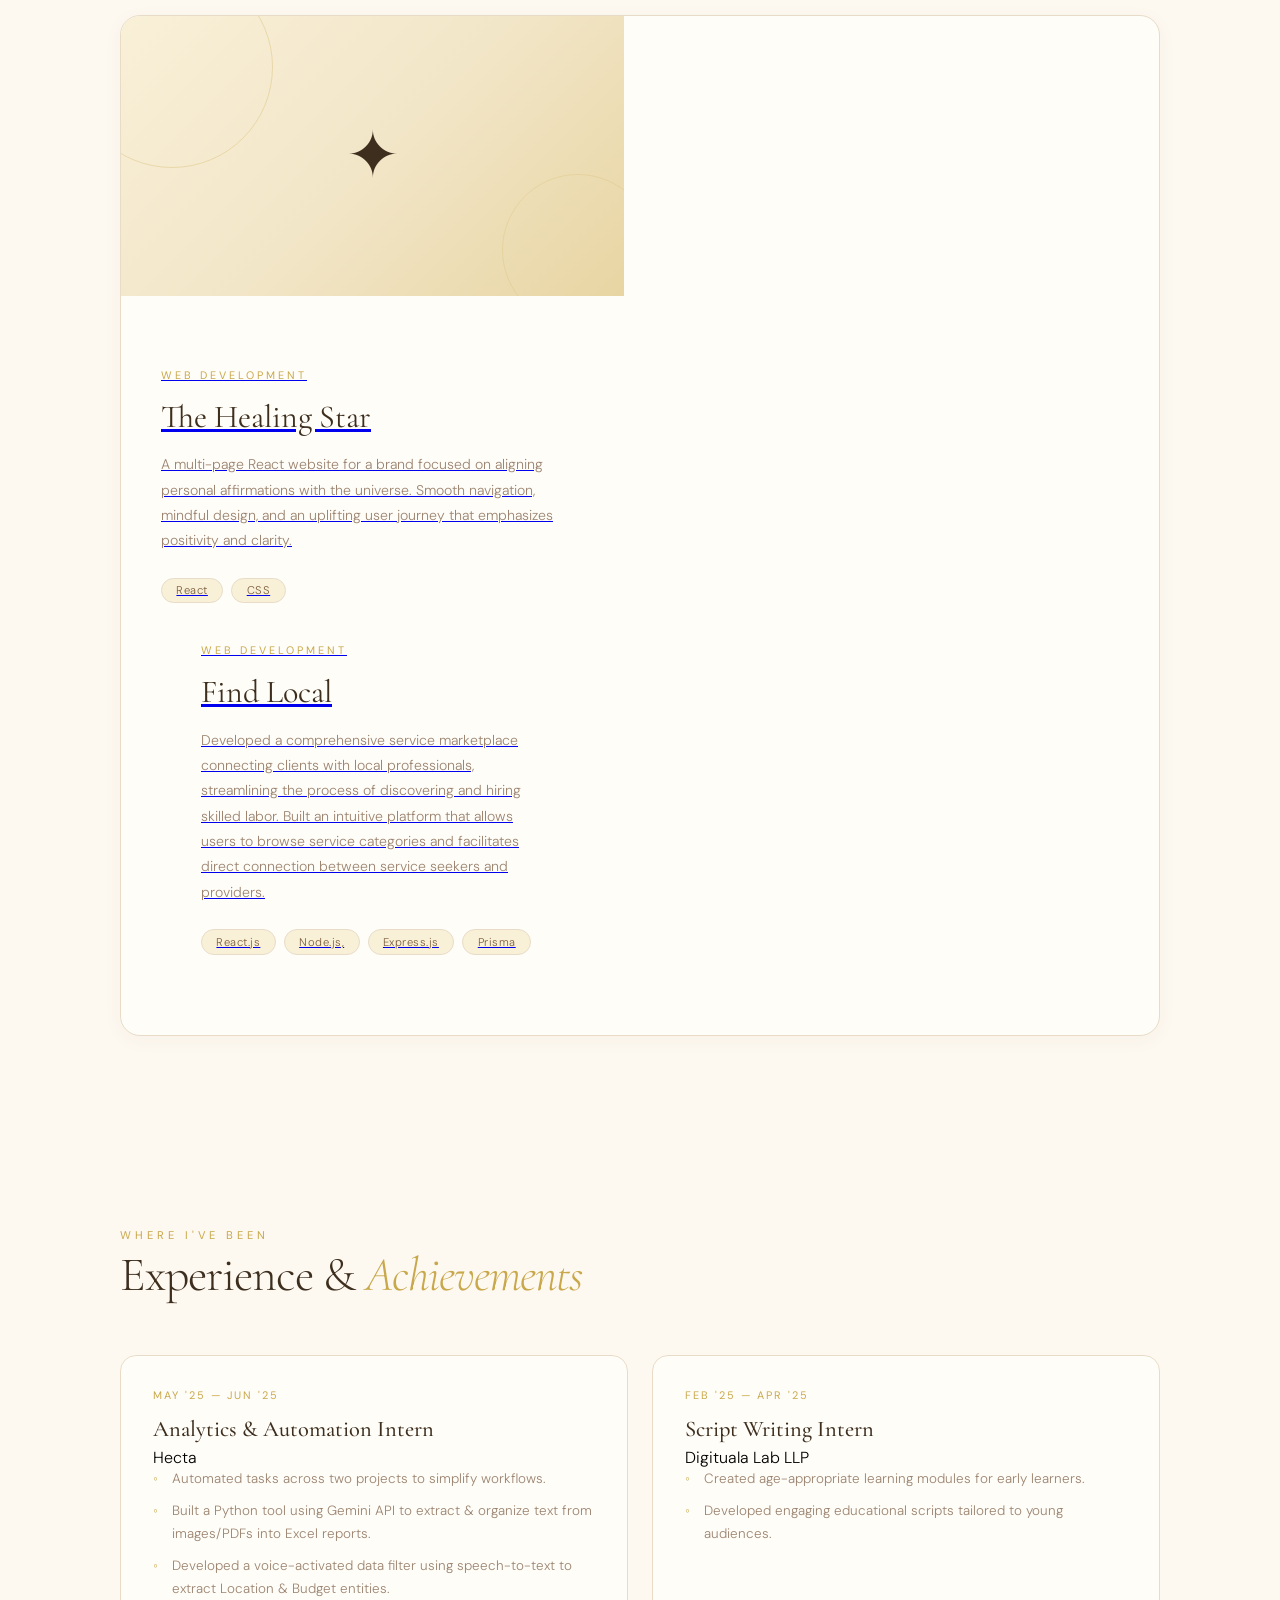
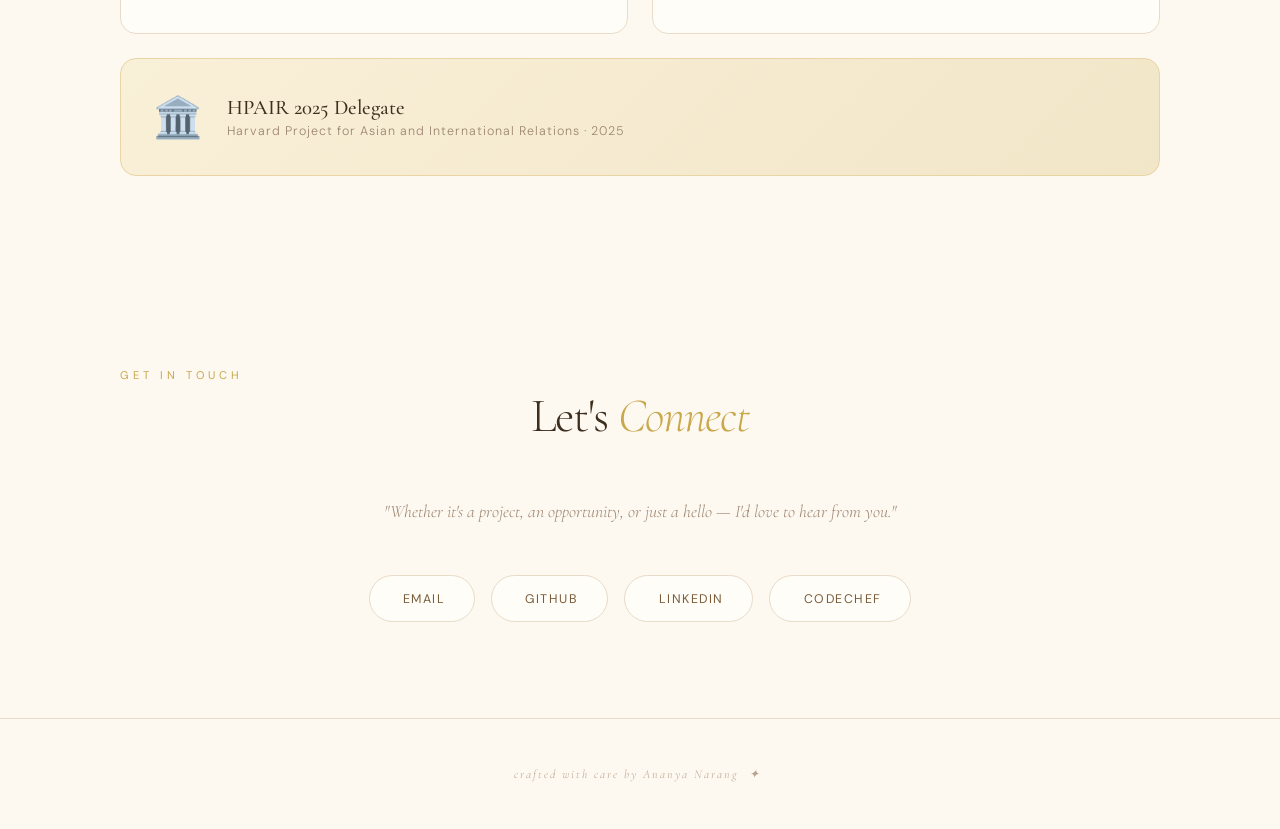
==== commit 6552adc8: "added the projects" ====
--- a/index.html
+++ b/index.html
@@ -8,7 +8,7 @@
     <link
         href="https://fonts.googleapis.com/css2?family=Cormorant+Garamond:ital,wght@0,300;0,400;0,500;0,600;1,300;1,400;1,500&family=DM+Sans:wght@300;400;500&display=swap"
         rel="stylesheet" />
-    <link href="index2.css" rel="stylesheet" />
+    <link href="index.css" rel="stylesheet" />
     
 </head>
 
@@ -102,7 +102,7 @@
                 <div class="project-visual">
                     <div class="project-emoji">✦</div>
                 </div>
-                <div class="project-info">
+                <a href="https://the-healing-star.vercel.app/"><div class="project-info">
                     <div class="project-tag">Web Development</div>
                     <div class="project-name">The Healing Star</div>
                     <p class="project-desc">
@@ -113,8 +113,20 @@
                     <div class="project-stack">
                         <span class="stack-pill">React</span>
                         <span class="stack-pill">CSS</span>
-                    </div>
-                </div>
+                    </div></a>
+                    <a href="https://f-ind-local.vercel.app/"><div class="project-info">
+                    <div class="project-tag">Web Development</div>
+                    <div class="project-name">Find Local</div>
+                    <p class="project-desc">
+                        Developed a comprehensive service marketplace connecting clients with local professionals, streamlining the process of discovering and hiring skilled labor. Built an intuitive platform that allows users to browse service categories and facilitates direct connection between service seekers and providers.
+                    </p>
+                    <div class="project-stack">
+                        <span class="stack-pill">React.js</span>
+                        <span class="stack-pill">Node.js,</span>
+                        <span class="stack-pill">Express.js</span>
+                        <span class="stack-pill">Prisma</span>
+                    </div>
+                </div></a>
             </div>
         </div>
     </section>
--- a/index.css
+++ b/index.css
@@ -0,0 +1,759 @@
+/* :root {
+    --cream: #fdf8f0;
+    --butter: #f9f0d8;
+    --warm: #f2e6c8;
+    --gold: #c9a84c;
+    --gold-light: #e8d5a3;
+    --brown: #7a5c3a;
+    --text: #3d2e1e;
+    --muted: #9c8470;
+    --soft: #b8a48e;
+    --white: #fffdf8;
+    --border: #e8dcc8;
+} */
+
+* {
+
+    margin: 0;
+    padding: 0;
+    box-sizing: border-box;
+    scroll-behavior: smooth;
+
+}
+
+body {
+    background-color: #fdf8f0;
+    color: #3d2e1e;
+    font-family: 'DM Sans', sans-serif;
+    font-weight: 300;
+    overflow-x: hidden;
+    /* cursor: none; */
+}
+
+.dotCursor {
+    width: 6px;
+    height: 6px;
+    background: #c9a84c;
+    border-radius: 50%;
+    position: fixed;
+    pointer-events: none;
+    z-index: 9999;
+    /* transform: translate(-50%, -50%); */
+    /* transition: transform 0.1s; */
+}
+
+.coverCursor {
+    width: 32px;
+    height: 32px;
+    border: 1px solid #c9a84c;
+    border-radius: 50%;
+    position: fixed;
+    pointer-events: none;
+    z-index: 9998;
+    /* transform: translate(-50%, -50%); */
+    /* transition: all 0.15s ease; */
+    opacity: 0.6;
+}
+
+body::before {
+    content: '';
+    position: fixed;
+    inset: 0;
+    background-image: url("data:image/svg+xml,%3Csvg xmlns='http://www.w3.org/2000/svg' width='400' height='400'%3E%3Cfilter id='grain'%3E%3CfeTurbulence type='fractalNoise' baseFrequency='0.75' numOctaves='4' stitchTiles='stitch'/%3E%3CfeColorMatrix type='saturate' values='0'/%3E%3C/filter%3E%3Crect width='400' height='400' filter='url(%23grain)' opacity='0.03'/%3E%3C/svg%3E");
+    pointer-events: none;
+    z-index: 1000;
+    opacity: 0.5;
+}
+
+
+nav {
+    position: fixed;
+    top: 0;
+    left: 0;
+    right: 0;
+    z-index: 100;
+    display: flex;
+    justify-content: space-between;
+    align-items: center;
+    padding: 1.8rem 5rem;
+    background: rgba(253, 248, 240, 0.9);
+    backdrop-filter: blur(20px);
+}
+
+.nav {
+    font-family: 'Cormorant Garamond', serif;
+    font-size: 1.3rem;
+    font-weight: 500;
+    color: #3d2e1e;
+    text-decoration: none;
+    letter-spacing: 2px;
+    font-style: italic;
+}
+
+.navLinks {
+    display: flex;
+    gap: 3rem;
+    list-style: none;
+}
+
+.navLinks a {
+    font-size: 0.75rem;
+    color: #9c8470;
+    text-decoration: none;
+    letter-spacing: 2px;
+    text-transform: uppercase;
+    font-weight: 400;
+    transition: color 0.3s;
+}
+
+.navLinks a:hover {
+    color: #c9a84c;
+}
+
+#hero {
+    padding-top: 8rem;
+    max-width: 100%;
+}
+
+.fancyCircle {
+    position: absolute;
+    border-radius: 50%;
+    pointer-events: none;
+}
+
+.fancy1 {
+    width: 500px;
+    height: 500px;
+    border: 1px solid #e8dcc8;
+    top: -100px;
+    right: -100px;
+}
+
+.fancy2 {
+    width: 300px;
+    height: 300px;
+    border: 1px solid #e8d5a3;
+    top: 50px;
+    right: 50px;
+    opacity: 0.5;
+}
+
+.fancy3 {
+    width: 150px;
+    height: 150px;
+    background: radial-gradient(circle, rgba(201, 168, 76, 0.15), transparent);
+    bottom: 20%;
+    left: 5%;
+}
+
+.heroLeft {
+    z-index: 1;
+}
+
+.heroMid {
+    font-size: 0.72rem;
+    letter-spacing: 4px;
+    text-transform: uppercase;
+    color: #c9a84c;
+    margin-bottom: 2rem;
+    display: flex;
+    align-items: center;
+    gap: 1rem;
+    font-weight: 400;
+    opacity: 0;
+    animation: fadeSlideUp 0.8s ease 0.1s forwards;
+}
+
+.heroMid::after {
+    content: '';
+    width: 40px;
+    height: 1px;
+    background: #c9a84c;
+}
+
+h1 {
+    font-family: 'Cormorant Garamond', serif;
+    font-size: clamp(3.5rem, 6vw, 5.5rem);
+    font-weight: 300;
+    line-height: 1.05;
+    color: #3d2e1e;
+    letter-spacing: -1px;
+    margin-bottom: 1.8rem;
+    opacity: 0;
+    animation: fadeSlideUp 0.8s ease 0.2s forwards;
+}
+
+h1 em {
+    font-style: italic;
+    color: #c9a84c;
+}
+
+.bio {
+    font-size: 0.95rem;
+    line-height: 1.9;
+    color: #9c8470;
+    max-width: 480px;
+    margin-bottom: 1.5rem;
+    font-weight: 300;
+    opacity: 0;
+    animation: fadeSlideUp 0.8s ease 0.3s forwards;
+}
+
+.lc {
+    display: inline-flex;
+    align-items: center;
+    gap: 0.5rem;
+    font-size: 0.78rem;
+    color: #7a5c3a;
+    background: #f9f0d8;
+    border: 1px solid #e8dcc8;
+    padding: 0.5rem 1rem;
+    border-radius: 100px;
+    margin-bottom: 2.5rem;
+    letter-spacing: 0.5px;
+    opacity: 0;
+    animation: fadeSlideUp 0.8s ease 0.35s forwards;
+}
+
+.other {
+    display: flex;
+    gap: 1.2rem;
+    flex-wrap: wrap;
+    opacity: 0;
+    animation: fadeSlideUp 0.8s ease 0.4s forwards;
+}
+
+
+.btnText {
+    font-size: 0.75rem;
+    letter-spacing: 2px;
+    text-transform: uppercase;
+    padding: 1rem 2.2rem;
+    background: #3d2e1e;
+    color: #fdf8f0;
+    border: none;
+    cursor: none;
+    text-decoration: none;
+    font-weight: 400;
+    border-radius: 100px;
+    transition: all 0.3s;
+    font-family: 'DM Sans', sans-serif;
+}
+
+.btnText:hover {
+    background: #c9a84c;
+    transform: translateY(-2px);
+    box-shadow: 0 8px 24px rgba(201, 168, 76, 0.3);
+}
+
+.btnOutline {
+    font-size: 0.75rem;
+    letter-spacing: 2px;
+    text-transform: uppercase;
+    padding: 1rem 2.2rem;
+    background: transparent;
+    color: #3d2e1e;
+    border: 1px solid #e8dcc8;
+    cursor: none;
+    text-decoration: none;
+    font-weight: 400;
+    border-radius: 100px;
+    transition: all 0.3s;
+    font-family: 'DM Sans', sans-serif;
+}
+
+.btnOutline:hover {
+    border-color: #c9a84c;
+    color: #c9a84c;
+    transform: translateY(-2px);
+}
+
+.num {
+    font-family: 'Cormorant Garamond', serif;
+    font-size: 1.6rem;
+    font-weight: 500;
+    color: #c9a84c;
+}
+
+.platform {
+    font-size: 0.68rem;
+    color: #9c8470;
+    letter-spacing: 1px;
+    text-transform: uppercase;
+}
+
+.hero-right {
+    display: flex;
+    justify-content: center;
+    align-items: center;
+    z-index: 1;
+    opacity: 0;
+    animation: fadeSlideUp 0.8s ease 0.5s forwards;
+}
+
+.hero-card {
+    background: #fffdf8;
+    border: 1px solid #e8dcc8;
+    border-radius: 24px;
+    padding: 2.5rem;
+    width: 300px;
+    box-shadow: 0 20px 60px rgba(122, 92, 58, 0.08);
+    position: relative;
+}
+
+.hero-card::before {
+    content: '✦';
+    position: absolute;
+    top: -12px;
+    right: 30px;
+    font-size: 1.2rem;
+    color: #c9a84c;
+    background: #fdf8f0;
+    padding: 0 6px;
+}
+
+.card-avatar {
+    width: 70px;
+    height: 70px;
+    background: linear-gradient(135deg, #f9f0d8, #f2e6c8);
+    border-radius: 50%;
+    display: flex;
+    align-items: center;
+    justify-content: center;
+    font-family: 'Cormorant Garamond', serif;
+    font-size: 1.8rem;
+    font-weight: 500;
+    color: #c9a84c;
+    margin-bottom: 1.2rem;
+    border: 2px solid #e8d5a3;
+}
+
+.card-name {
+    font-family: 'Cormorant Garamond', serif;
+    font-size: 1.4rem;
+    font-weight: 500;
+    color: #3d2e1e;
+    margin-bottom: 0.2rem;
+}
+
+.card-role {
+    font-size: 0.75rem;
+    color: #9c8470;
+    letter-spacing: 2px;
+    text-transform: uppercase;
+    margin-bottom: 1.5rem;
+}
+
+.card-stats {
+    display: grid;
+    grid-template-columns: 1fr 1fr;
+    gap: 1rem;
+    padding-top: 1.2rem;
+    border-top: 1px solid #e8dcc8;
+}
+
+
+section {
+    padding: 6rem 5rem;
+    max-width: 1200px;
+    margin: 0 auto;
+}
+
+.section-label {
+    font-size: 0.7rem;
+    letter-spacing: 4px;
+    text-transform: uppercase;
+    color: #c9a84c;
+    margin-bottom: 0.6rem;
+    font-weight: 400;
+}
+
+.section-title {
+    font-family: 'Cormorant Garamond', serif;
+    font-size: 3rem;
+    font-weight: 300;
+    color: #3d2e1e;
+    letter-spacing: -1px;
+    margin-bottom: 3.5rem;
+    line-height: 1;
+}
+
+.section-title em {
+    font-style: italic;
+    color: #c9a84c;
+}
+
+.skills-wrap {
+    display: flex;
+    flex-wrap: wrap;
+    gap: 0.8rem;
+}
+
+.skill {
+    font-size: 0.8rem;
+    padding: 0.6rem 1.4rem;
+    background: #fffdf8;
+    border: 1px solid #e8dcc8;
+    color: #7a5c3a;
+    border-radius: 100px;
+    letter-spacing: 0.5px;
+    font-weight: 400;
+    transition: all 0.3s;
+    cursor: default;
+}
+
+.skill:hover {
+    background: #f9f0d8;
+    border-color: #c9a84c;
+    color: #c9a84c;
+    transform: translateY(-2px);
+    box-shadow: 0 6px 16px rgba(201, 168, 76, 0.15);
+}
+
+.project-feature {
+    display: grid;
+    grid-template-columns: 1fr 1fr;
+    gap: 2rem;
+    align-items: center;
+    background: #fffdf8;
+    border: 1px solid #e8dcc8;
+    border-radius: 20px;
+    overflow: hidden;
+    transition: all 0.4s;
+    box-shadow: 0 4px 20px rgba(122, 92, 58, 0.04);
+}
+
+.project-feature:hover {
+    box-shadow: 0 20px 50px rgba(122, 92, 58, 0.1);
+    transform: translateY(-4px);
+}
+
+.project-visual {
+    height: 280px;
+    background: linear-gradient(135deg, #f9f0d8 0%, #f2e6c8 50%, #e8d5a3 100%);
+    display: flex;
+    align-items: center;
+    justify-content: center;
+    position: relative;
+    overflow: hidden;
+}
+
+.project-visual::before {
+    content: '';
+    position: absolute;
+    width: 200px;
+    height: 200px;
+    border-radius: 50%;
+    border: 1px solid rgba(201, 168, 76, 0.3);
+    top: -50px;
+    left: -50px;
+}
+
+.project-visual::after {
+    content: '';
+    position: absolute;
+    width: 150px;
+    height: 150px;
+    border-radius: 50%;
+    border: 1px solid rgba(201, 168, 76, 0.2);
+    bottom: -30px;
+    right: -30px;
+}
+
+.project-emoji {
+    font-size: 4rem;
+    z-index: 1;
+}
+
+.project-info {
+    padding: 2.5rem;
+}
+
+.project-tag {
+    font-size: 0.68rem;
+    letter-spacing: 3px;
+    text-transform: uppercase;
+    color: #c9a84c;
+    margin-bottom: 1rem;
+    font-weight: 400;
+}
+
+.project-name {
+    font-family: 'Cormorant Garamond', serif;
+    font-size: 2rem;
+    font-weight: 400;
+    color: #3d2e1e;
+    margin-bottom: 1rem;
+    line-height: 1.2;
+}
+
+.project-desc {
+    font-size: 0.88rem;
+    line-height: 1.8;
+    color: #9c8470;
+    margin-bottom: 1.5rem;
+}
+
+.project-stack {
+    display: flex;
+    flex-wrap: wrap;
+    gap: 0.5rem;
+}
+
+.stack-pill {
+    font-size: 0.7rem;
+    padding: 0.3rem 0.9rem;
+    background: #f9f0d8;
+    border: 1px solid #e8dcc8;
+    color: #7a5c3a;
+    border-radius: 100px;
+    letter-spacing: 0.5px;
+}
+
+/* EXPERIENCE */
+.exp-grid {
+    display: grid;
+    grid-template-columns: 1fr 1fr;
+    gap: 1.5rem;
+}
+
+.exp-card {
+    background: #fffdf8;
+    border: 1px solid #e8dcc8;
+    border-radius: 16px;
+    padding: 2rem;
+    transition: all 0.3s;
+    position: relative;
+    overflow: hidden;
+}
+
+.exp-card::before {
+    content: '';
+    position: absolute;
+    top: 0;
+    left: 0;
+    right: 0;
+    height: 3px;
+    background: linear-gradient(90deg, #e8d5a3, #c9a84c);
+    transform: scaleX(0);
+    transform-origin: left;
+    transition: transform 0.3s;
+}
+
+.exp-card:hover::before {
+    transform: scaleX(1);
+}
+
+.exp-card:hover {
+    box-shadow: 0 12px 32px rgba(122, 92, 58, 0.08);
+    transform: translateY(-2px);
+}
+
+.expTenure {
+    font-size: 0.68rem;
+    letter-spacing: 2px;
+    color: #c9a84c;
+    text-transform: uppercase;
+    margin-bottom: 0.8rem;
+    font-weight: 400;
+}
+
+.expRole {
+    font-family: 'Cormorant Garamond', serif;
+    font-size: 1.4rem;
+    font-weight: 500;
+    color: #3d2e1e;
+    margin-bottom: 0.3rem;
+}
+
+.expComapany {
+    font-size: 0.78rem;
+    color: #9c8470;
+    letter-spacing: 1px;
+    margin-bottom: 1.2rem;
+    text-transform: uppercase;
+}
+
+.expWork {
+    list-style: none;
+    display: flex;
+    flex-direction: column;
+    gap: 0.6rem;
+}
+
+.expWork li {
+    font-size: 0.84rem;
+    line-height: 1.7;
+    color: #9c8470;
+    padding-left: 1.2rem;
+    position: relative;
+}
+
+.expWork li::before {
+    content: '◦';
+    position: absolute;
+    left: 0;
+    color: #c9a84c;
+}
+
+.achievement {
+    margin-top: 1.5rem;
+    background: linear-gradient(135deg, #f9f0d8, #f2e6c8);
+    border: 1px solid #e8d5a3;
+    border-radius: 16px;
+    padding: 2rem;
+    display: flex;
+    align-items: center;
+    gap: 1.5rem;
+}
+
+.achievement-icon {
+    font-size: 2.5rem;
+    flex-shrink: 0;
+}
+
+.achievement-title {
+    font-family: 'Cormorant Garamond', serif;
+    font-size: 1.3rem;
+    font-weight: 500;
+    color: #3d2e1e;
+    margin-bottom: 0.2rem;
+}
+
+.achievement-sub {
+    font-size: 0.78rem;
+    color: #9c8470;
+    letter-spacing: 1px;
+}
+
+.contact-wrapper {
+    text-align: center;
+    max-width: 600px;
+    margin: 0 auto;
+}
+
+.contact-intro {
+    font-family: 'Cormorant Garamond', serif;
+    font-size: 1.1rem;
+    font-style: italic;
+    color: #9c8470;
+    margin-bottom: 3rem;
+    line-height: 1.8;
+}
+
+.contact-links {
+    display: flex;
+    justify-content: center;
+    flex-wrap: wrap;
+    gap: 1rem;
+}
+
+.contact-btn {
+    display: flex;
+    align-items: center;
+    gap: 0.7rem;
+    font-size: 0.78rem;
+    letter-spacing: 1.5px;
+    text-transform: uppercase;
+    padding: 0.9rem 1.8rem;
+    background: #fffdf8;
+    border: 1px solid #e8dcc8;
+    color: #7a5c3a;
+    border-radius: 100px;
+    text-decoration: none;
+    transition: all 0.3s;
+    font-weight: 400;
+}
+
+.contact-btn:hover {
+    background: #f9f0d8;
+    border-color: #c9a84c;
+    color: #c9a84c;
+    transform: translateY(-2px);
+    box-shadow: 0 8px 20px rgba(201, 168, 76, 0.15);
+}
+
+footer {
+    text-align: center;
+    padding: 3rem 5rem;
+    border-top: 1px solid #e8dcc8;
+    font-size: 0.75rem;
+    color: #b8a48e;
+    letter-spacing: 2px;
+    font-family: 'Cormorant Garamond', serif;
+    font-style: italic;
+}
+
+.reveal {
+    opacity: 0;
+    transform: translateY(24px);
+    transition: opacity 0.7s ease, transform 0.7s ease;
+}
+
+.reveal.visible {
+    opacity: 1;
+    transform: none;
+}
+
+@keyframes fadeSlideUp {
+    from {
+        opacity: 0;
+        transform: translateY(20px);
+    }
+
+    to {
+        opacity: 1;
+        transform: translateY(0);
+    }
+}
+
+@keyframes float {
+
+    0%,
+    100% {
+        transform: translateY(0);
+    }
+
+    50% {
+        transform: translateY(-10px);
+    }
+}
+
+.hero-card {
+    animation: float 5s ease-in-out infinite;
+}
+
+@media (max-width: 900px) {
+    nav {
+        padding: 1.2rem 2rem;
+    }
+
+    .navLink {
+        gap: 1.5rem;
+    }
+
+    #hero {
+        grid-template-columns: 1fr;
+        padding: 7rem 2rem 3rem;
+    }
+
+    .hero-right {
+        display: none;
+    }
+
+    section {
+        padding: 4rem 2rem;
+    }
+
+    .exp-grid {
+        grid-template-columns: 1fr;
+    }
+
+    .project-feature {
+        grid-template-columns: 1fr;
+    }
+
+    .project-visual {
+        height: 180px;
+    }
+}
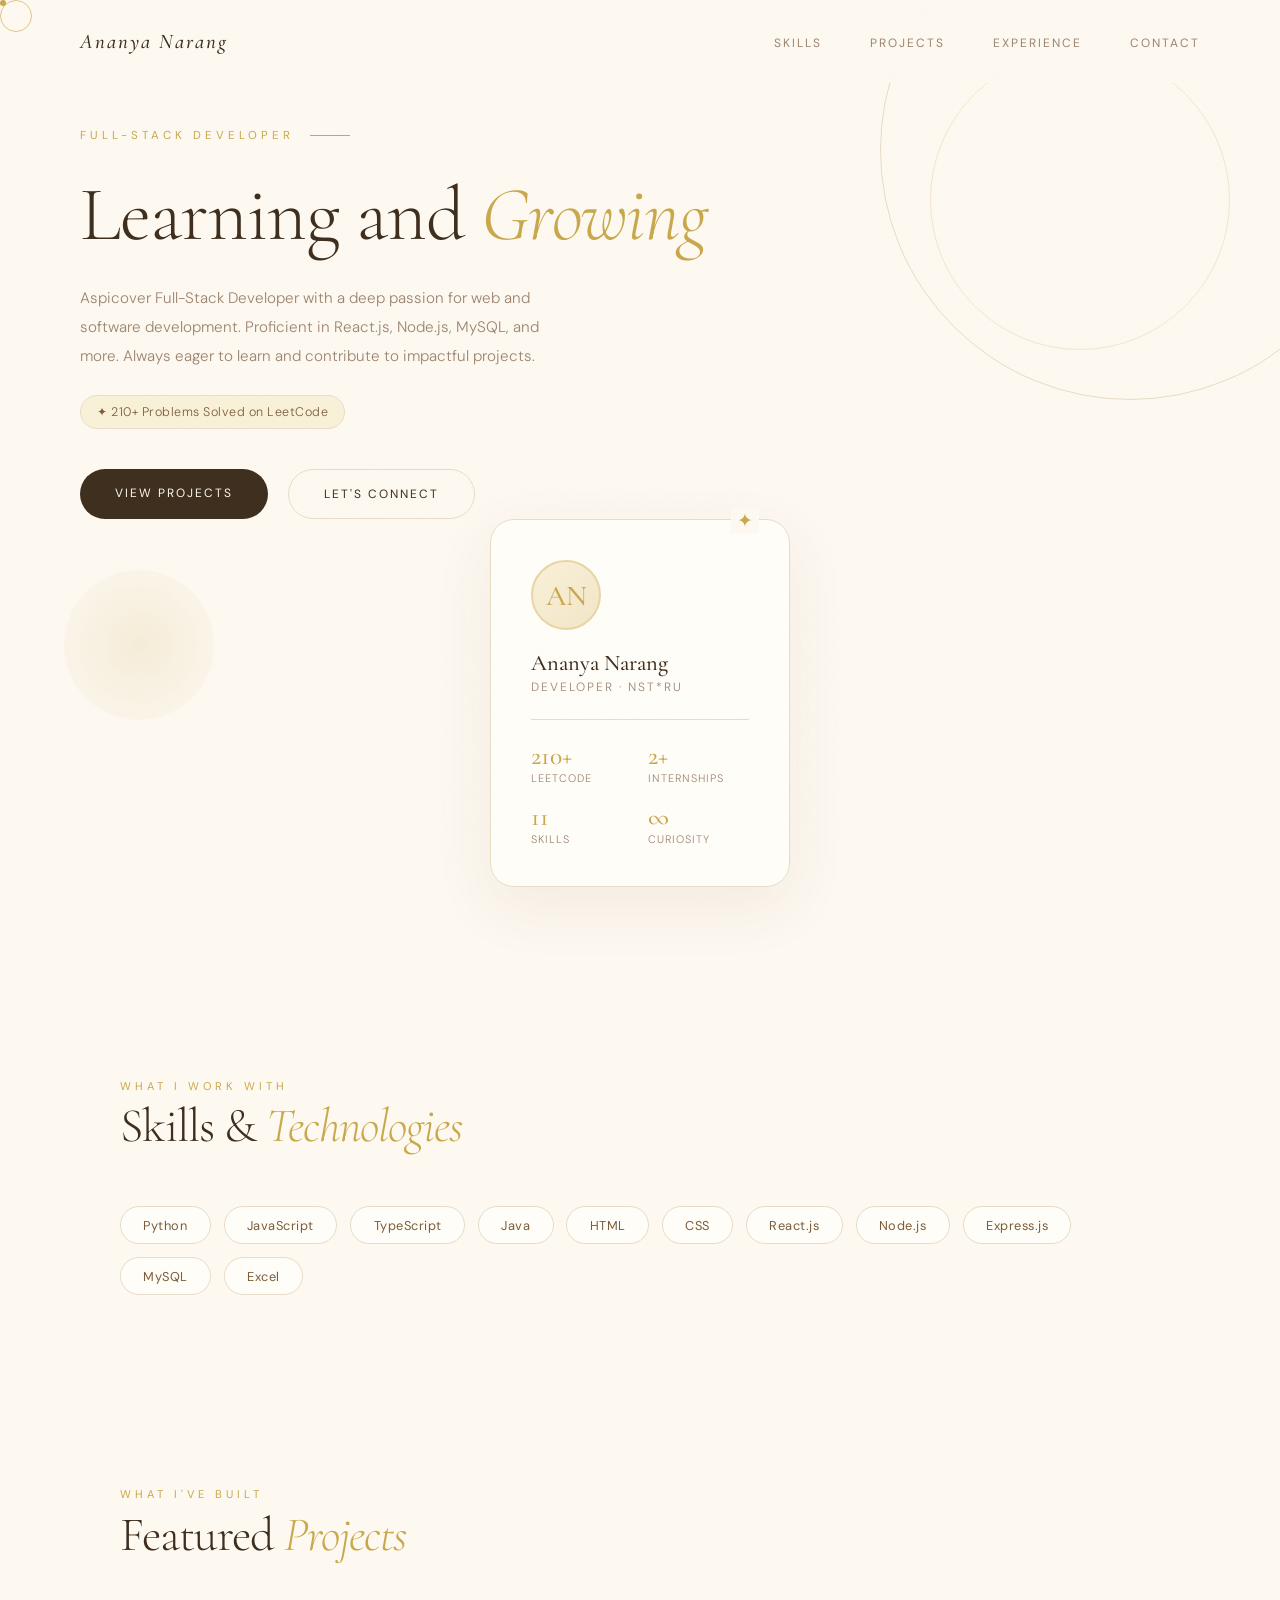
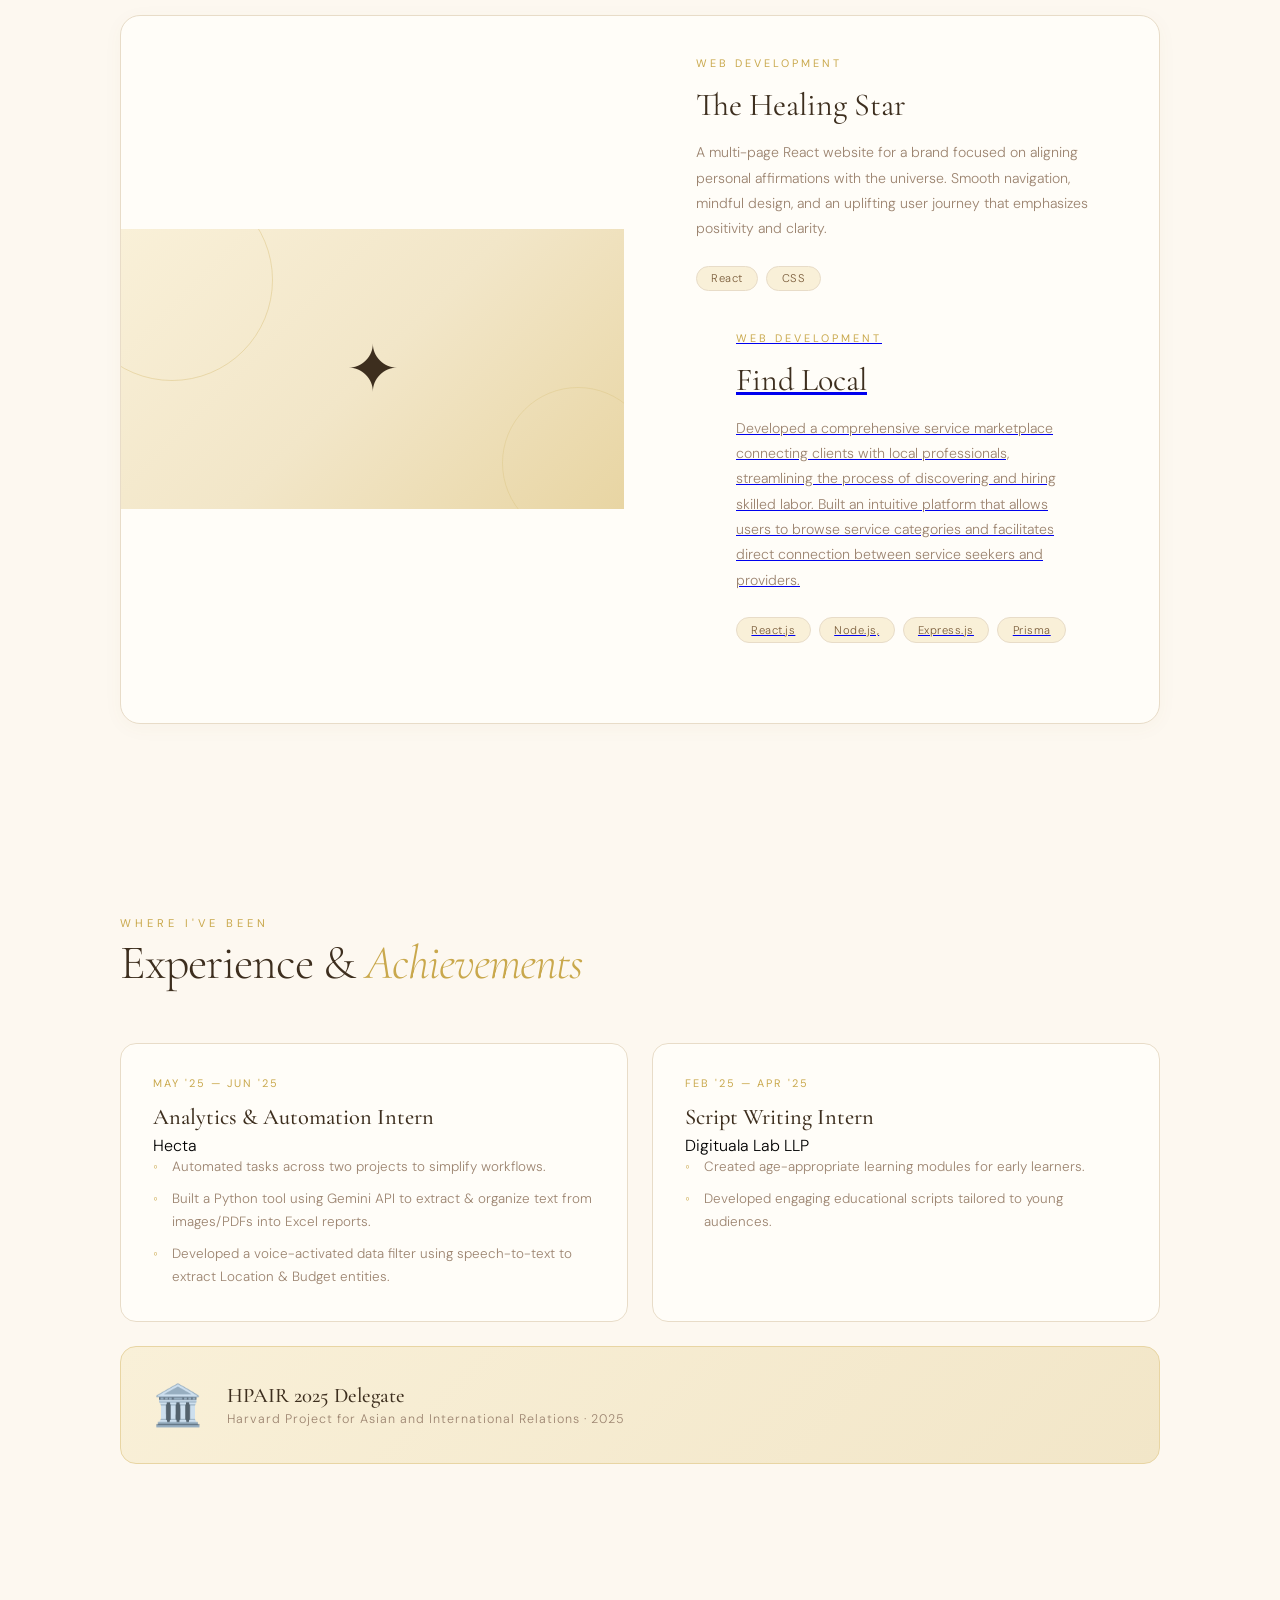
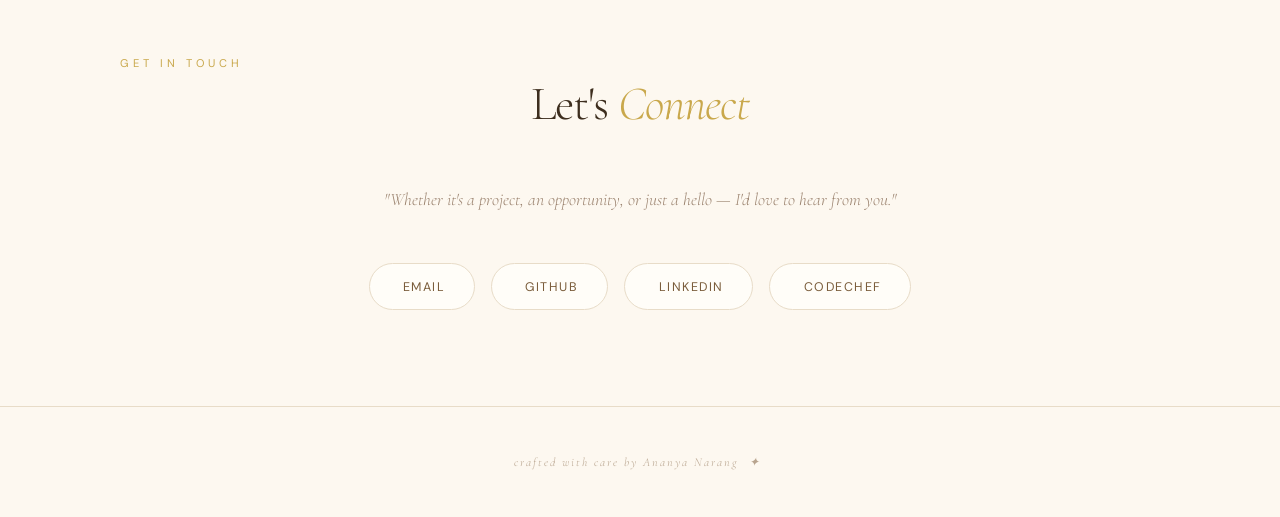
==== commit 7046dfba: "added the projects" ====
--- a/index.html
+++ b/index.html
@@ -102,7 +102,7 @@
                 <div class="project-visual">
                     <div class="project-emoji">✦</div>
                 </div>
-                <a href="https://the-healing-star.vercel.app/"><div class="project-info">
+                <div class="project-info">
                     <div class="project-tag">Web Development</div>
                     <div class="project-name">The Healing Star</div>
                     <p class="project-desc">
@@ -113,7 +113,7 @@
                     <div class="project-stack">
                         <span class="stack-pill">React</span>
                         <span class="stack-pill">CSS</span>
-                    </div></a>
+                    </div>
                     <a href="https://f-ind-local.vercel.app/"><div class="project-info">
                     <div class="project-tag">Web Development</div>
                     <div class="project-name">Find Local</div>
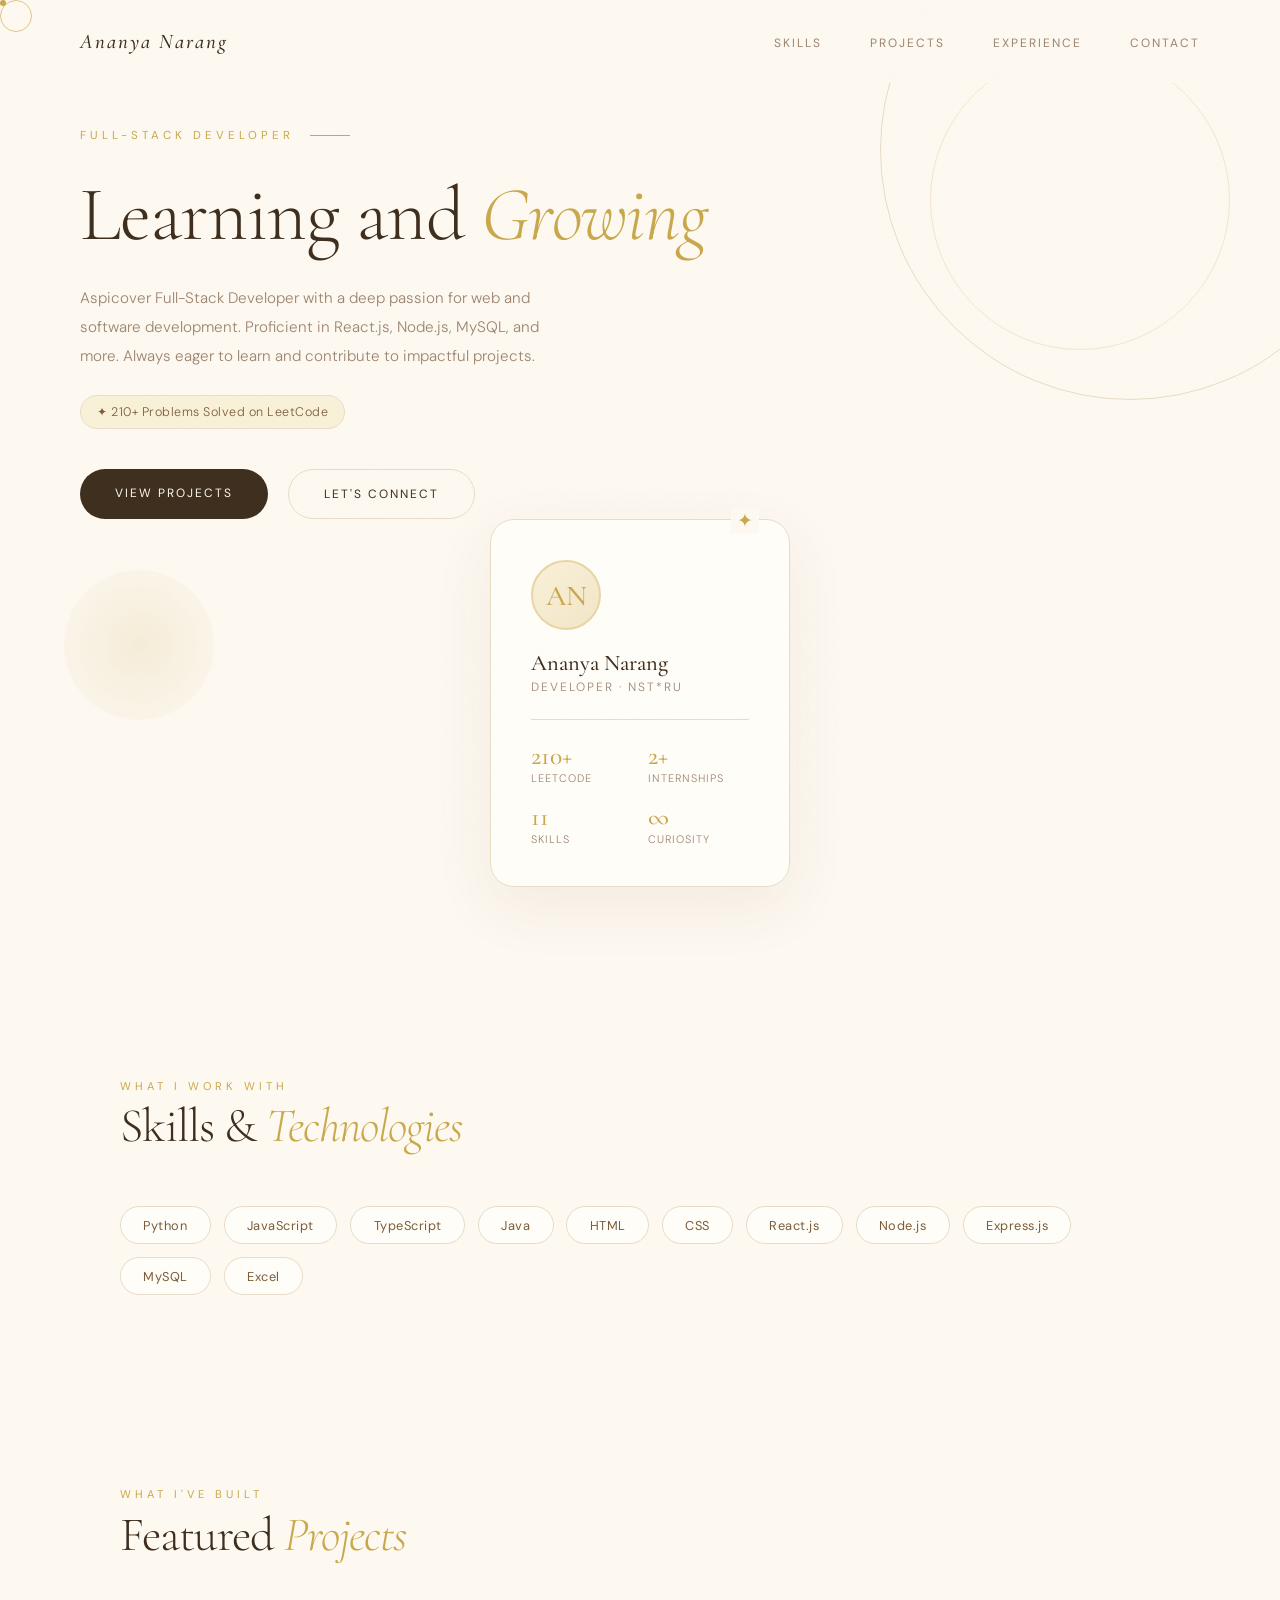
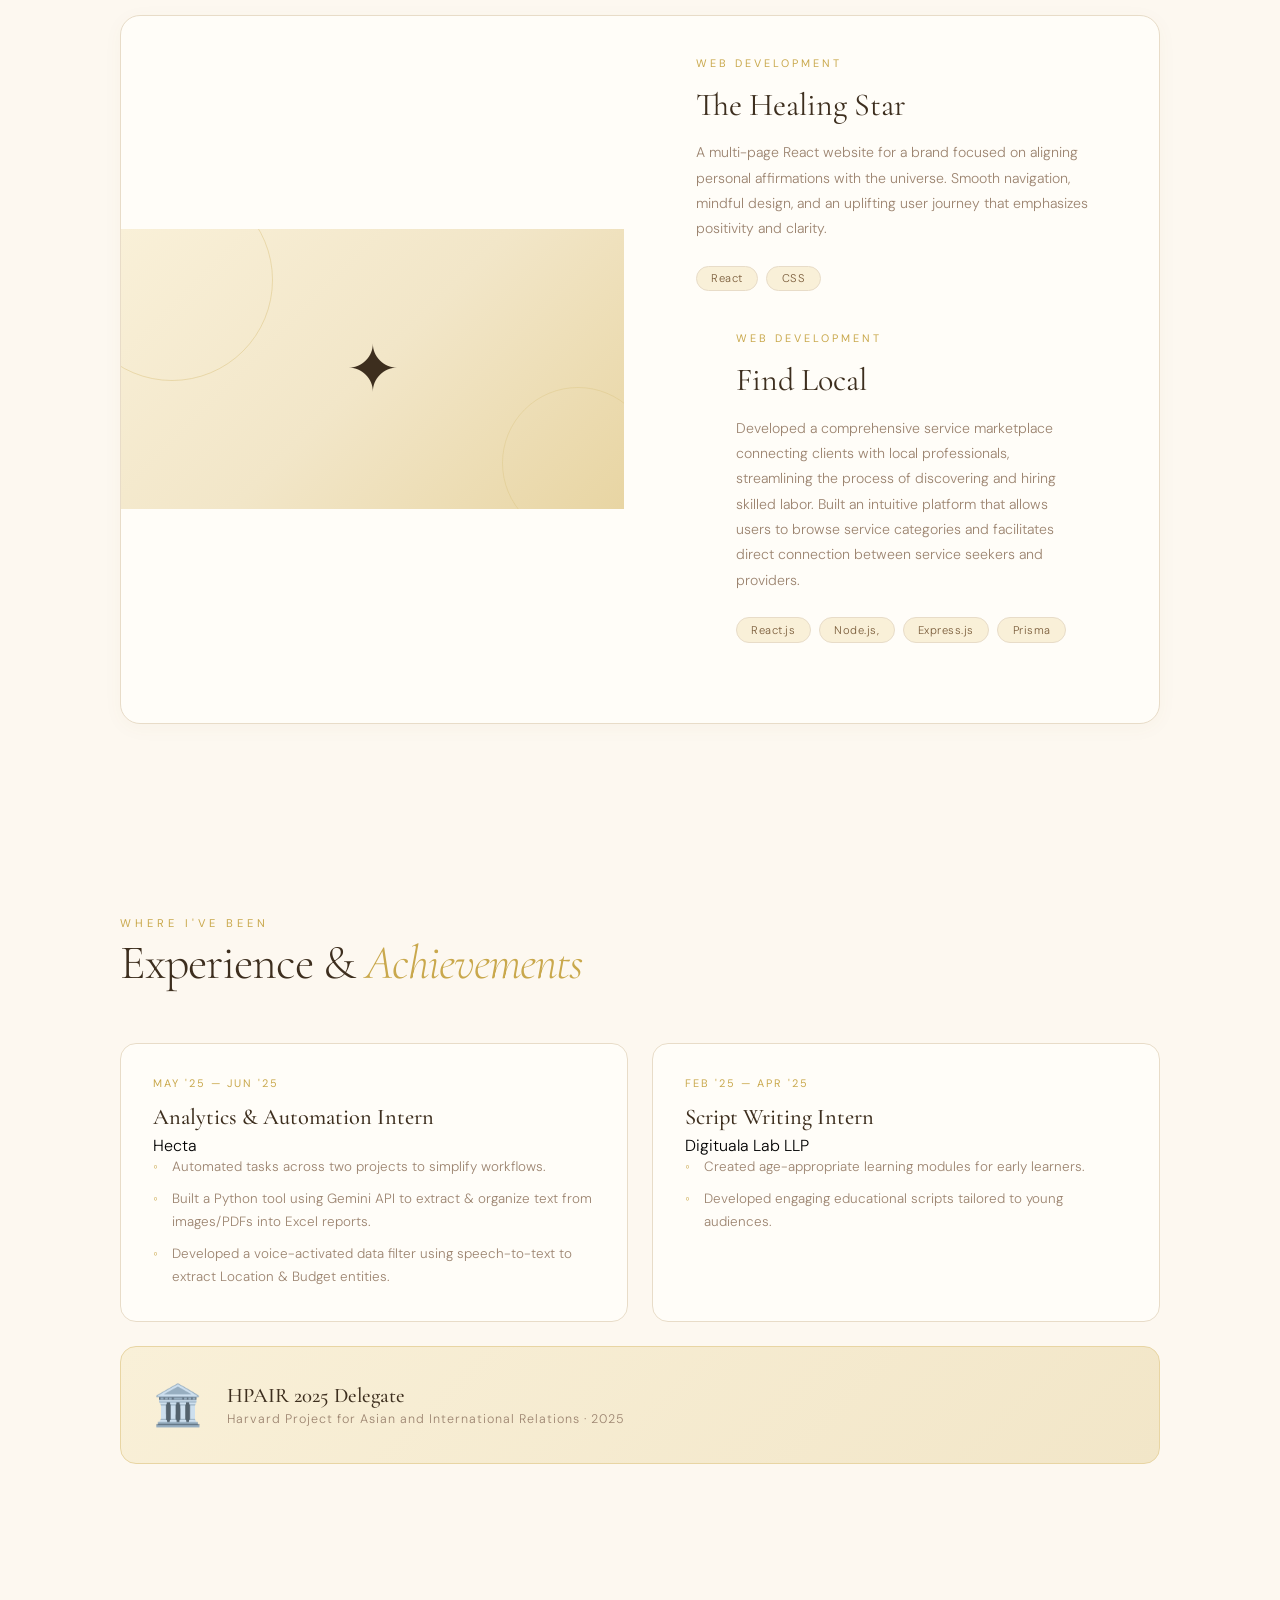
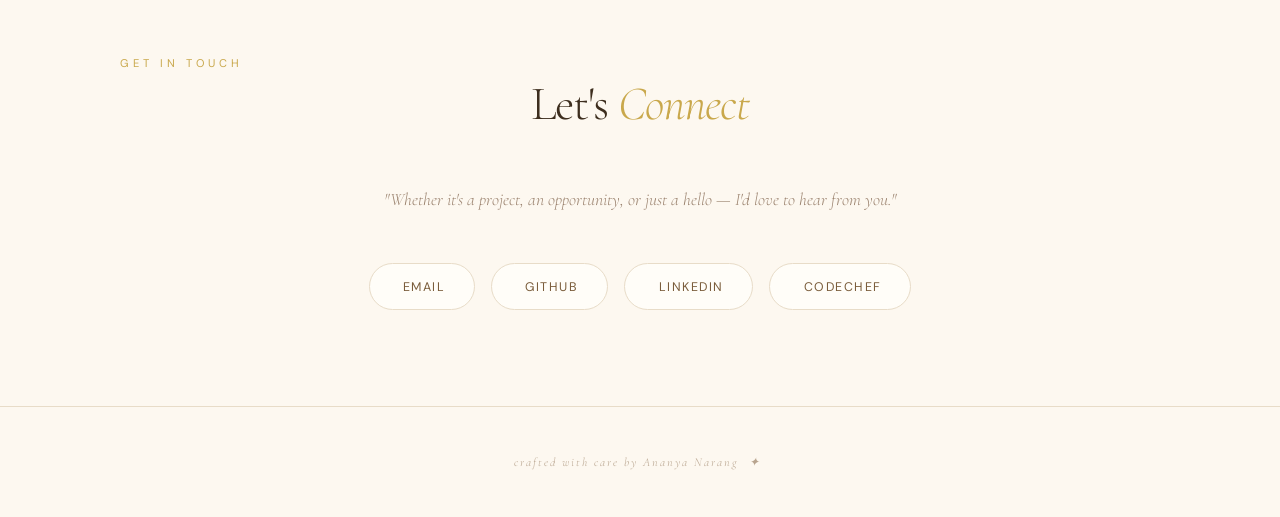
==== commit 495b0e6d: "added the projects" ====
--- a/index.html
+++ b/index.html
@@ -114,7 +114,7 @@
                         <span class="stack-pill">React</span>
                         <span class="stack-pill">CSS</span>
                     </div>
-                    <a href="https://f-ind-local.vercel.app/"><div class="project-info">
+                    <div class="project-info">
                     <div class="project-tag">Web Development</div>
                     <div class="project-name">Find Local</div>
                     <p class="project-desc">
@@ -126,7 +126,7 @@
                         <span class="stack-pill">Express.js</span>
                         <span class="stack-pill">Prisma</span>
                     </div>
-                </div></a>
+                </div>
             </div>
         </div>
     </section>
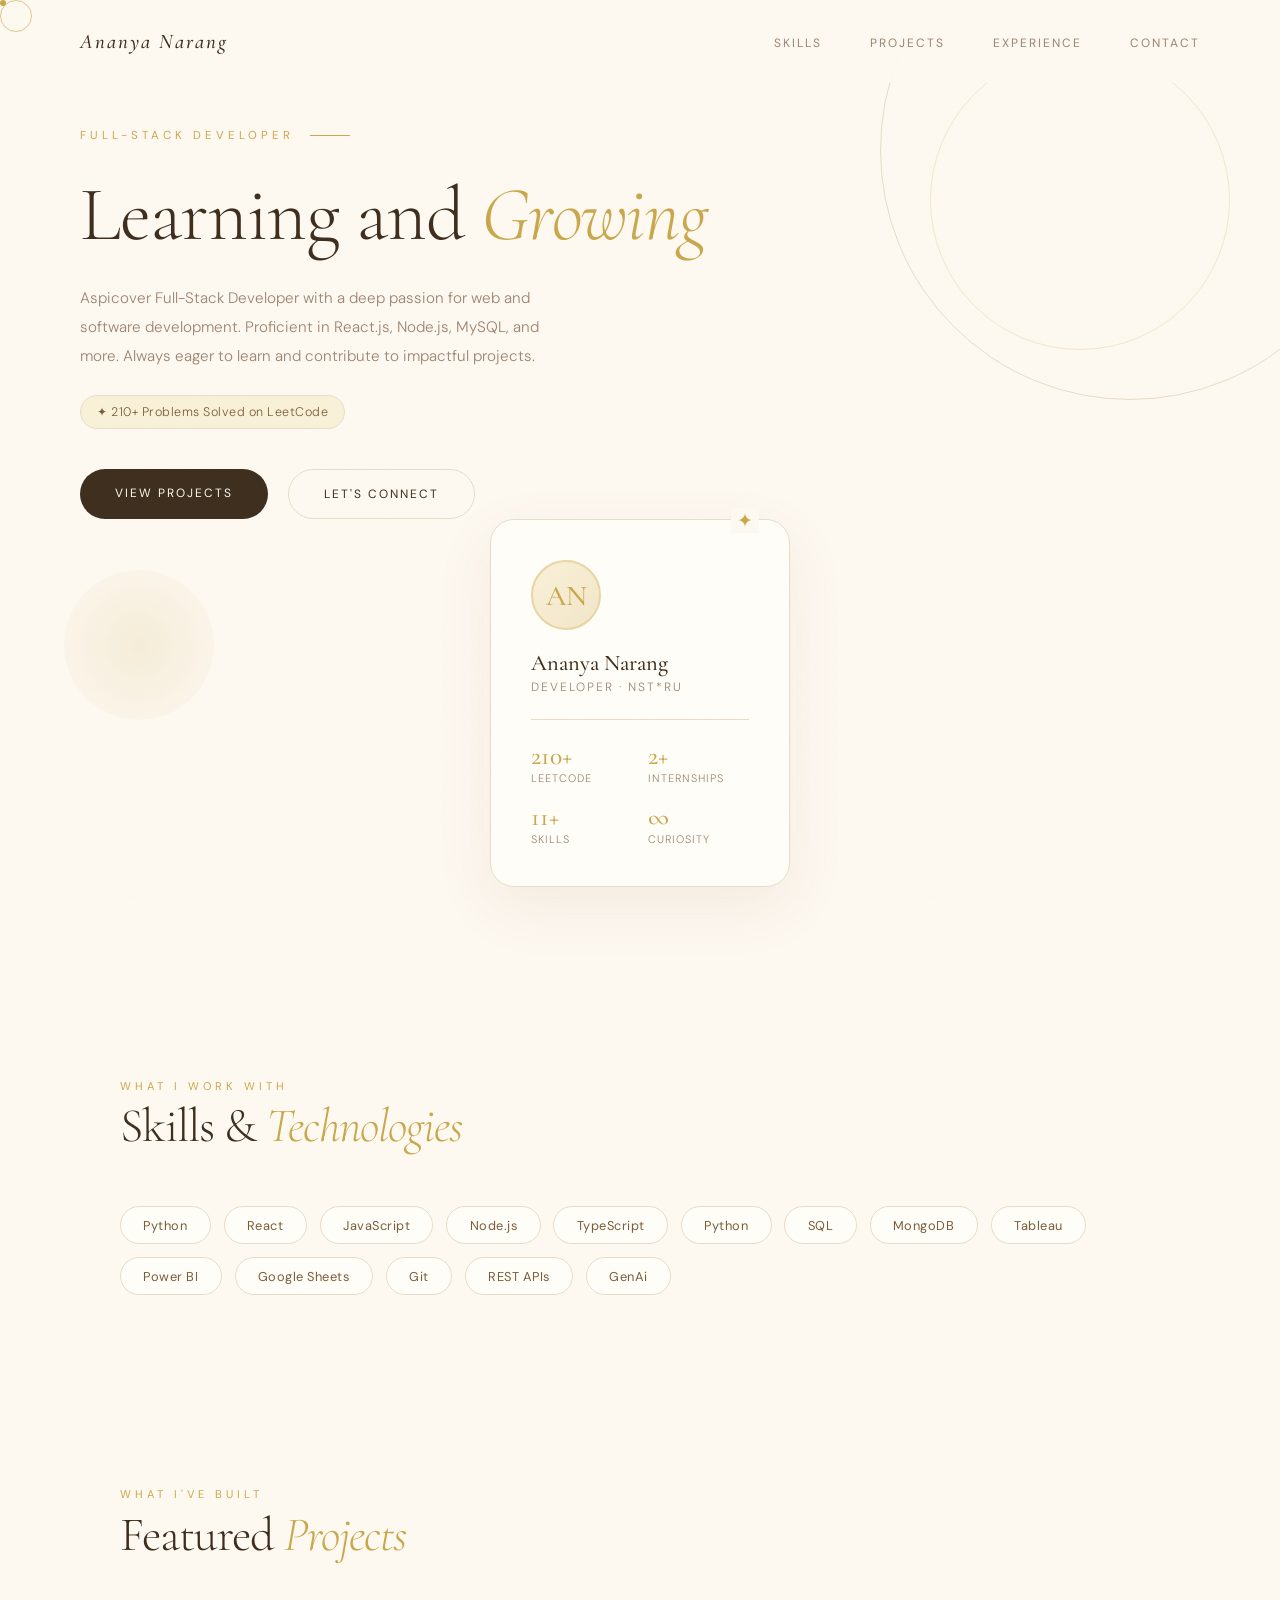
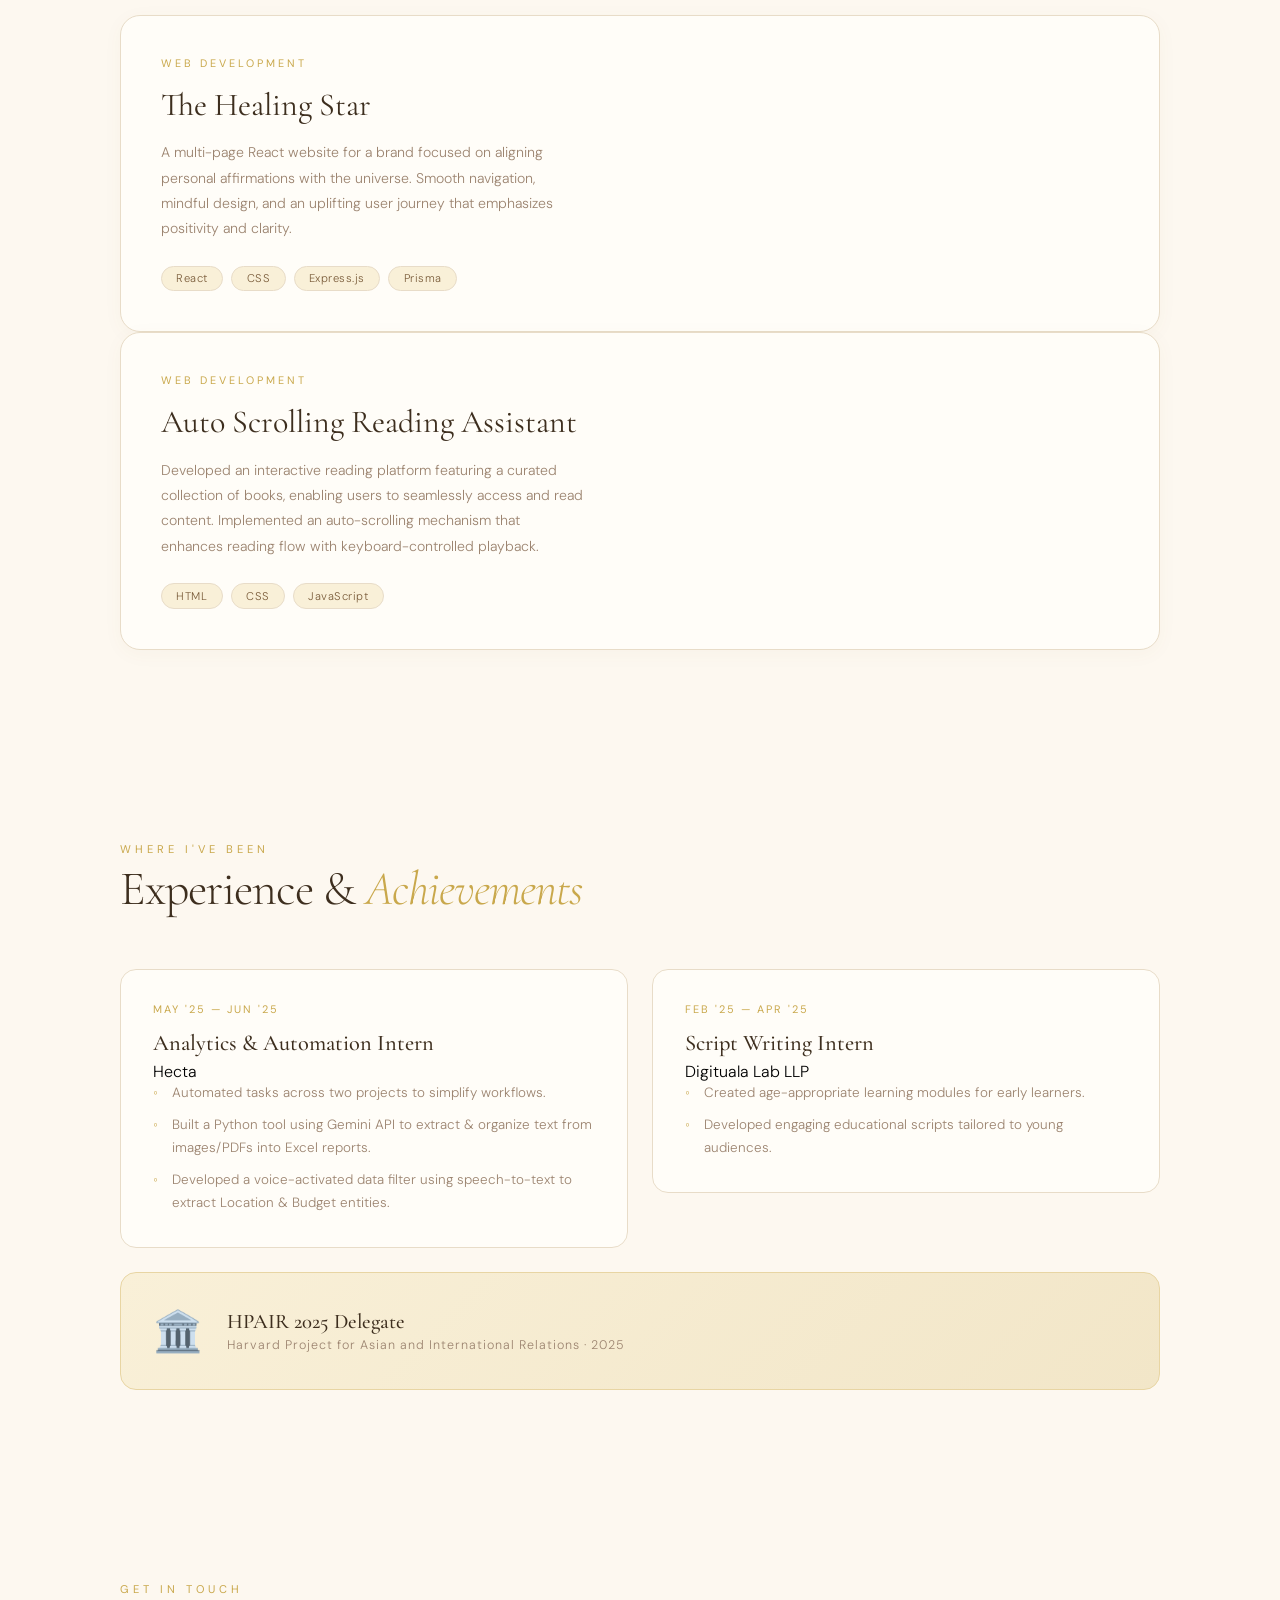
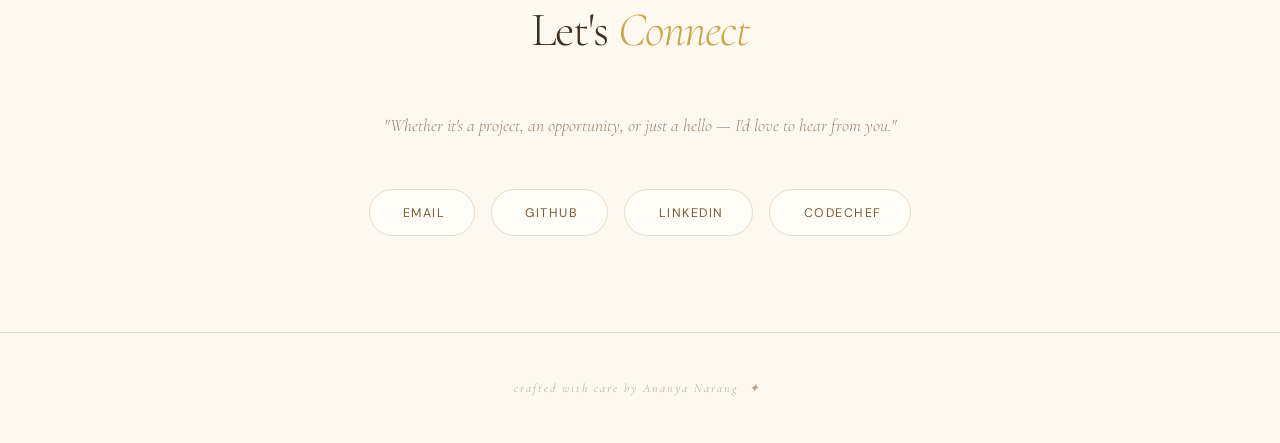
==== commit 85b7a632: "Update CSS links and project sections in index.html" ====
--- a/index.html
+++ b/index.html
@@ -8,8 +8,8 @@
     <link
         href="https://fonts.googleapis.com/css2?family=Cormorant+Garamond:ital,wght@0,300;0,400;0,500;0,600;1,300;1,400;1,500&family=DM+Sans:wght@300;400;500&display=swap"
         rel="stylesheet" />
-    <link href="index.css" rel="stylesheet" />
-    
+    <link href="index2.css" rel="stylesheet" />
+
 </head>
 
 <body>
@@ -59,7 +59,7 @@
                         <div class="platform">Internships</div>
                     </div>
                     <div>
-                        <div class="num">11</div>
+                        <div class="num">11+</div>
                         <div class="platform">Skills</div>
                     </div>
                     <div>
@@ -78,59 +78,74 @@
             <div class="section-title">Skills &amp; <em>Technologies</em></div>
             <div class="skills-wrap">
                 <span class="skill">Python</span>
+                <span class="skill">React</span>
                 <span class="skill">JavaScript</span>
+                <span class="skill">Node.js</span>
                 <span class="skill">TypeScript</span>
-                <span class="skill">Java</span>
-                <span class="skill">HTML</span>
-                <span class="skill">CSS</span>
-                <span class="skill">React.js</span>
-                <span class="skill">Node.js</span>
-                <span class="skill">Express.js</span>
-                <span class="skill">MySQL</span>
-                <span class="skill">Excel</span>
-            </div>
-        </div>
-    </section>
-
-    <div class="divider"></div>
-
-    <section id="projects">
-        <div class="reveal">
-            <div class="section-label">What I've built</div>
-            <div class="section-title">Featured <em>Projects</em></div>
-            <div class="project-feature">
-                <div class="project-visual">
-                    <div class="project-emoji">✦</div>
-                </div>
-                <div class="project-info">
-                    <div class="project-tag">Web Development</div>
-                    <div class="project-name">The Healing Star</div>
-                    <p class="project-desc">
-                        A multi-page React website for a brand focused on aligning personal affirmations with the
-                        universe. Smooth navigation, mindful design, and an uplifting user journey that emphasizes
-                        positivity and clarity.
-                    </p>
-                    <div class="project-stack">
-                        <span class="stack-pill">React</span>
-                        <span class="stack-pill">CSS</span>
-                    </div>
-                    <div class="project-info">
-                    <div class="project-tag">Web Development</div>
-                    <div class="project-name">Find Local</div>
-                    <p class="project-desc">
-                        Developed a comprehensive service marketplace connecting clients with local professionals, streamlining the process of discovering and hiring skilled labor. Built an intuitive platform that allows users to browse service categories and facilitates direct connection between service seekers and providers.
-                    </p>
-                    <div class="project-stack">
-                        <span class="stack-pill">React.js</span>
-                        <span class="stack-pill">Node.js,</span>
-                        <span class="stack-pill">Express.js</span>
-                        <span class="stack-pill">Prisma</span>
-                    </div>
-                </div>
-            </div>
-        </div>
-    </section>
-
+                <span class="skill">Python</span>
+                <span class="skill">SQL</span>
+                <span class="skill">MongoDB</span>
+                <span class="skill">Tableau</span>
+                <span class="skill">Power BI</span>
+                <span class="skill">Google Sheets</span>
+                <span class="skill">Git</span>
+                <span class="skill">REST APIs</span>
+                <span class="skill">GenAi</span>
+            </div>
+        </div>
+    </section>
+
+    <div class="divider"></div>
+
+<section id="projects">
+  <div class="reveal">
+    <div class="section-label">What I've built</div>
+    <div class="section-title">Featured <em>Projects</em></div>
+
+    <div class="projects-grid">
+
+      <!-- Project 1 -->
+      <a href="https://the-healing-star.vercel.app/" style="text-decoration: none;"><div class="project-feature">
+
+
+        <div class="project-info">
+          <div class="project-tag">Web Development</div>
+          <div class="project-name">The Healing Star</div>
+          <p class="project-desc">
+            A multi-page React website for a brand focused on aligning personal affirmations with the universe. Smooth navigation, mindful design, and an uplifting user journey that emphasizes positivity and clarity.
+          </p>
+
+          <div class="project-stack">
+            <span class="stack-pill">React</span>
+            <span class="stack-pill">CSS</span>
+            <span class="stack-pill">Express.js</span>
+            <span class="stack-pill">Prisma</span>
+          </div>
+        </div>
+      </div></a>
+
+      <!-- Project 2 -->
+      <a href="https://heheananya.github.io/Auto-Scrolling-Reading-Assistant/" style="text-decoration: none;"><div class="project-feature">
+
+
+        <div class="project-info">
+          <div class="project-tag">Web Development</div>
+          <div class="project-name">Auto Scrolling Reading Assistant</div>
+          <p class="project-desc">
+            Developed an interactive reading platform featuring a curated collection of books, enabling users to seamlessly access and read content. Implemented an auto-scrolling mechanism that enhances reading flow with keyboard-controlled playback.
+          </p>
+
+          <div class="project-stack">
+            <span class="stack-pill">HTML</span>
+            <span class="stack-pill">CSS</span>
+            <span class="stack-pill">JavaScript</span>
+          </div>
+        </div>
+      </div></a>
+
+    </div>
+  </div>
+</section>
     <div class="divider"></div>
 
     <section id="experience">
@@ -139,10 +154,12 @@
             <div class="section-title">Experience &amp; <em>Achievements</em></div>
 
             <div class="exp-grid">
-                <div class="exp-card">
+                <a href="./assets/Internship Certificate Hecta - Ananya Narang.pdf"
+                        style="color: black; text-decoration: none;"><div class="exp-card">
                     <div class="expTenure">May '25 — Jun '25</div>
                     <div class="expRole">Analytics & Automation Intern</div>
-                    <a href="./assets/Internship Certificate Hecta - Ananya Narang.pdf" style="color: black; text-decoration: none;"><div class="expCompany">Hecta</div></a>
+                    
+                        <div class="expCompany">Hecta</div>
                     <ul class="expWork">
                         <li>Automated tasks across two projects to simplify workflows.</li>
                         <li>Built a Python tool using Gemini API to extract & organize text from images/PDFs into Excel
@@ -150,26 +167,31 @@
                         <li>Developed a voice-activated data filter using speech-to-text to extract Location & Budget
                             entities.</li>
                     </ul>
-                
-                </div>
-
-                <div class="exp-card">
+
+                </div></a>
+
+                <a href="./assets/Internship Certificate- Ananya Narang.pdf"
+                        style="color: black; text-decoration: none;"><div class="exp-card">
                     <div class="expTenure">Feb '25 — Apr '25</div>
                     <div class="expRole">Script Writing Intern</div>
-                    <a href="./assets/Internship Certificate- Ananya Narang.pdf" style="color: black; text-decoration: none;"><div class="expCompany">Digituala Lab LLP</div></a>
+                    
+                        <div class="expCompany">Digituala Lab LLP</div>
+                    
                     <ul class="expWork">
                         <li>Created age-appropriate learning modules for early learners.</li>
                         <li>Developed engaging educational scripts tailored to young audiences.</li>
                     </ul>
-                </div>
+                </div></a>
             </div>
 
             <div class="achievement">
                 <div class="achievement-icon">🏛️</div>
-                <a href="./assets/Hpair.pdf" style="color: black; text-decoration: none;"><div>
-                    <div class="achievement-title">HPAIR 2025 Delegate</div>
-                    <div class="achievement-sub">Harvard Project for Asian and International Relations · 2025</div>
-                </div></a>
+                <a href="./assets/Hpair.pdf" style="color: black; text-decoration: none;">
+                    <div>
+                        <div class="achievement-title">HPAIR 2025 Delegate</div>
+                        <div class="achievement-sub">Harvard Project for Asian and International Relations · 2025</div>
+                    </div>
+                </a>
             </div>
         </div>
     </section>
@@ -186,8 +208,10 @@
                 <div class="contact-links">
                     <a href="mailto:ananyanarang1411@gmail.com" class="contact-btn">&nbsp;Email</a>
                     <a href="https://github.com/HeheAnanya" target="_blank" class="contact-btn"> &nbsp;GitHub</a>
-                    <a href="https://www.linkedin.com/in/ananya-narang-776128246" target="_blank" class="contact-btn">&nbsp;LinkedIn</a>
-                    <a href="https://www.codechef.com/users/a_n_a_n_y_a" target="_blank" class="contact-btn">&nbsp;CodeChef</a>
+                    <a href="https://www.linkedin.com/in/ananya-narang-776128246" target="_blank"
+                        class="contact-btn">&nbsp;LinkedIn</a>
+                    <a href="https://www.codechef.com/users/a_n_a_n_y_a" target="_blank"
+                        class="contact-btn">&nbsp;CodeChef</a>
                 </div>
             </div>
         </div>
@@ -199,9 +223,9 @@
 
 
 
-<script src="index.js"></script>
-    
+    <script src="index.js"></script>
+
 
 </body>
 
-</html>+</html>
--- a/index2.css
+++ b/index2.css
@@ -0,0 +1,759 @@
+/* :root {
+    --cream: #fdf8f0;
+    --butter: #f9f0d8;
+    --warm: #f2e6c8;
+    --gold: #c9a84c;
+    --gold-light: #e8d5a3;
+    --brown: #7a5c3a;
+    --text: #3d2e1e;
+    --muted: #9c8470;
+    --soft: #b8a48e;
+    --white: #fffdf8;
+    --border: #e8dcc8;
+} */
+
+* {
+
+    margin: 0;
+    padding: 0;
+    box-sizing: border-box;
+    scroll-behavior: smooth;
+
+}
+
+body {
+    background-color: #fdf8f0;
+    color: #3d2e1e;
+    font-family: 'DM Sans', sans-serif;
+    font-weight: 300;
+    overflow-x: hidden;
+    /* cursor: none; */
+}
+
+.dotCursor {
+    width: 6px;
+    height: 6px;
+    background: #c9a84c;
+    border-radius: 50%;
+    position: fixed;
+    pointer-events: none;
+    z-index: 9999;
+    /* transform: translate(-50%, -50%); */
+    /* transition: transform 0.1s; */
+}
+
+.coverCursor {
+    width: 32px;
+    height: 32px;
+    border: 1px solid #c9a84c;
+    border-radius: 50%;
+    position: fixed;
+    pointer-events: none;
+    z-index: 9998;
+    /* transform: translate(-50%, -50%); */
+    /* transition: all 0.15s ease; */
+    opacity: 0.6;
+}
+
+body::before {
+    content: '';
+    position: fixed;
+    inset: 0;
+    background-image: url("data:image/svg+xml,%3Csvg xmlns='http://www.w3.org/2000/svg' width='400' height='400'%3E%3Cfilter id='grain'%3E%3CfeTurbulence type='fractalNoise' baseFrequency='0.75' numOctaves='4' stitchTiles='stitch'/%3E%3CfeColorMatrix type='saturate' values='0'/%3E%3C/filter%3E%3Crect width='400' height='400' filter='url(%23grain)' opacity='0.03'/%3E%3C/svg%3E");
+    pointer-events: none;
+    z-index: 1000;
+    opacity: 0.5;
+}
+
+
+nav {
+    position: fixed;
+    top: 0;
+    left: 0;
+    right: 0;
+    z-index: 100;
+    display: flex;
+    justify-content: space-between;
+    align-items: center;
+    padding: 1.8rem 5rem;
+    background: rgba(253, 248, 240, 0.9);
+    backdrop-filter: blur(20px);
+}
+
+.nav {
+    font-family: 'Cormorant Garamond', serif;
+    font-size: 1.3rem;
+    font-weight: 500;
+    color: #3d2e1e;
+    text-decoration: none;
+    letter-spacing: 2px;
+    font-style: italic;
+}
+
+.navLinks {
+    display: flex;
+    gap: 3rem;
+    list-style: none;
+}
+
+.navLinks a {
+    font-size: 0.75rem;
+    color: #9c8470;
+    text-decoration: none;
+    letter-spacing: 2px;
+    text-transform: uppercase;
+    font-weight: 400;
+    transition: color 0.3s;
+}
+
+.navLinks a:hover {
+    color: #c9a84c;
+}
+
+#hero {
+    padding-top: 8rem;
+    max-width: 100%;
+}
+
+.fancyCircle {
+    position: absolute;
+    border-radius: 50%;
+    pointer-events: none;
+}
+
+.fancy1 {
+    width: 500px;
+    height: 500px;
+    border: 1px solid #e8dcc8;
+    top: -100px;
+    right: -100px;
+}
+
+.fancy2 {
+    width: 300px;
+    height: 300px;
+    border: 1px solid #e8d5a3;
+    top: 50px;
+    right: 50px;
+    opacity: 0.5;
+}
+
+.fancy3 {
+    width: 150px;
+    height: 150px;
+    background: radial-gradient(circle, rgba(201, 168, 76, 0.15), transparent);
+    bottom: 20%;
+    left: 5%;
+}
+
+.heroLeft {
+    z-index: 1;
+}
+
+.heroMid {
+    font-size: 0.72rem;
+    letter-spacing: 4px;
+    text-transform: uppercase;
+    color: #c9a84c;
+    margin-bottom: 2rem;
+    display: flex;
+    align-items: center;
+    gap: 1rem;
+    font-weight: 400;
+    opacity: 0;
+    animation: fadeSlideUp 0.8s ease 0.1s forwards;
+}
+
+.heroMid::after {
+    content: '';
+    width: 40px;
+    height: 1px;
+    background: #c9a84c;
+}
+
+h1 {
+    font-family: 'Cormorant Garamond', serif;
+    font-size: clamp(3.5rem, 6vw, 5.5rem);
+    font-weight: 300;
+    line-height: 1.05;
+    color: #3d2e1e;
+    letter-spacing: -1px;
+    margin-bottom: 1.8rem;
+    opacity: 0;
+    animation: fadeSlideUp 0.8s ease 0.2s forwards;
+}
+
+h1 em {
+    font-style: italic;
+    color: #c9a84c;
+}
+
+.bio {
+    font-size: 0.95rem;
+    line-height: 1.9;
+    color: #9c8470;
+    max-width: 480px;
+    margin-bottom: 1.5rem;
+    font-weight: 300;
+    opacity: 0;
+    animation: fadeSlideUp 0.8s ease 0.3s forwards;
+}
+
+.lc {
+    display: inline-flex;
+    align-items: center;
+    gap: 0.5rem;
+    font-size: 0.78rem;
+    color: #7a5c3a;
+    background: #f9f0d8;
+    border: 1px solid #e8dcc8;
+    padding: 0.5rem 1rem;
+    border-radius: 100px;
+    margin-bottom: 2.5rem;
+    letter-spacing: 0.5px;
+    opacity: 0;
+    animation: fadeSlideUp 0.8s ease 0.35s forwards;
+}
+
+.other {
+    display: flex;
+    gap: 1.2rem;
+    flex-wrap: wrap;
+    opacity: 0;
+    animation: fadeSlideUp 0.8s ease 0.4s forwards;
+}
+
+
+.btnText {
+    font-size: 0.75rem;
+    letter-spacing: 2px;
+    text-transform: uppercase;
+    padding: 1rem 2.2rem;
+    background: #3d2e1e;
+    color: #fdf8f0;
+    border: none;
+    cursor: none;
+    text-decoration: none;
+    font-weight: 400;
+    border-radius: 100px;
+    transition: all 0.3s;
+    font-family: 'DM Sans', sans-serif;
+}
+
+.btnText:hover {
+    background: #c9a84c;
+    transform: translateY(-2px);
+    box-shadow: 0 8px 24px rgba(201, 168, 76, 0.3);
+}
+
+.btnOutline {
+    font-size: 0.75rem;
+    letter-spacing: 2px;
+    text-transform: uppercase;
+    padding: 1rem 2.2rem;
+    background: transparent;
+    color: #3d2e1e;
+    border: 1px solid #e8dcc8;
+    cursor: none;
+    text-decoration: none;
+    font-weight: 400;
+    border-radius: 100px;
+    transition: all 0.3s;
+    font-family: 'DM Sans', sans-serif;
+}
+
+.btnOutline:hover {
+    border-color: #c9a84c;
+    color: #c9a84c;
+    transform: translateY(-2px);
+}
+
+.num {
+    font-family: 'Cormorant Garamond', serif;
+    font-size: 1.6rem;
+    font-weight: 500;
+    color: #c9a84c;
+}
+
+.platform {
+    font-size: 0.68rem;
+    color: #9c8470;
+    letter-spacing: 1px;
+    text-transform: uppercase;
+}
+
+.hero-right {
+    display: flex;
+    justify-content: center;
+    align-items: center;
+    z-index: 1;
+    opacity: 0;
+    animation: fadeSlideUp 0.8s ease 0.5s forwards;
+}
+
+.hero-card {
+    background: #fffdf8;
+    border: 1px solid #e8dcc8;
+    border-radius: 24px;
+    padding: 2.5rem;
+    width: 300px;
+    box-shadow: 0 20px 60px rgba(122, 92, 58, 0.08);
+    position: relative;
+}
+
+.hero-card::before {
+    content: '✦';
+    position: absolute;
+    top: -12px;
+    right: 30px;
+    font-size: 1.2rem;
+    color: #c9a84c;
+    background: #fdf8f0;
+    padding: 0 6px;
+}
+
+.card-avatar {
+    width: 70px;
+    height: 70px;
+    background: linear-gradient(135deg, #f9f0d8, #f2e6c8);
+    border-radius: 50%;
+    display: flex;
+    align-items: center;
+    justify-content: center;
+    font-family: 'Cormorant Garamond', serif;
+    font-size: 1.8rem;
+    font-weight: 500;
+    color: #c9a84c;
+    margin-bottom: 1.2rem;
+    border: 2px solid #e8d5a3;
+}
+
+.card-name {
+    font-family: 'Cormorant Garamond', serif;
+    font-size: 1.4rem;
+    font-weight: 500;
+    color: #3d2e1e;
+    margin-bottom: 0.2rem;
+}
+
+.card-role {
+    font-size: 0.75rem;
+    color: #9c8470;
+    letter-spacing: 2px;
+    text-transform: uppercase;
+    margin-bottom: 1.5rem;
+}
+
+.card-stats {
+    display: grid;
+    grid-template-columns: 1fr 1fr;
+    gap: 1rem;
+    padding-top: 1.2rem;
+    border-top: 1px solid #e8dcc8;
+}
+
+
+section {
+    padding: 6rem 5rem;
+    max-width: 1200px;
+    margin: 0 auto;
+}
+
+.section-label {
+    font-size: 0.7rem;
+    letter-spacing: 4px;
+    text-transform: uppercase;
+    color: #c9a84c;
+    margin-bottom: 0.6rem;
+    font-weight: 400;
+}
+
+.section-title {
+    font-family: 'Cormorant Garamond', serif;
+    font-size: 3rem;
+    font-weight: 300;
+    color: #3d2e1e;
+    letter-spacing: -1px;
+    margin-bottom: 3.5rem;
+    line-height: 1;
+}
+
+.section-title em {
+    font-style: italic;
+    color: #c9a84c;
+}
+
+.skills-wrap {
+    display: flex;
+    flex-wrap: wrap;
+    gap: 0.8rem;
+}
+
+.skill {
+    font-size: 0.8rem;
+    padding: 0.6rem 1.4rem;
+    background: #fffdf8;
+    border: 1px solid #e8dcc8;
+    color: #7a5c3a;
+    border-radius: 100px;
+    letter-spacing: 0.5px;
+    font-weight: 400;
+    transition: all 0.3s;
+    cursor: default;
+}
+
+.skill:hover {
+    background: #f9f0d8;
+    border-color: #c9a84c;
+    color: #c9a84c;
+    transform: translateY(-2px);
+    box-shadow: 0 6px 16px rgba(201, 168, 76, 0.15);
+}
+
+.project-feature {
+    display: grid;
+    grid-template-columns: 1fr 1fr;
+    gap: 2rem;
+    align-items: center;
+    background: #fffdf8;
+    border: 1px solid #e8dcc8;
+    border-radius: 20px;
+    overflow: hidden;
+    transition: all 0.4s;
+    box-shadow: 0 4px 20px rgba(122, 92, 58, 0.04);
+}
+
+.project-feature:hover {
+    box-shadow: 0 20px 50px rgba(122, 92, 58, 0.1);
+    transform: translateY(-4px);
+}
+
+.project-visual {
+    height: 280px;
+    background: linear-gradient(135deg, #f9f0d8 0%, #f2e6c8 50%, #e8d5a3 100%);
+    display: flex;
+    align-items: center;
+    justify-content: center;
+    position: relative;
+    overflow: hidden;
+}
+
+.project-visual::before {
+    content: '';
+    position: absolute;
+    width: 200px;
+    height: 200px;
+    border-radius: 50%;
+    border: 1px solid rgba(201, 168, 76, 0.3);
+    top: -50px;
+    left: -50px;
+}
+
+.project-visual::after {
+    content: '';
+    position: absolute;
+    width: 150px;
+    height: 150px;
+    border-radius: 50%;
+    border: 1px solid rgba(201, 168, 76, 0.2);
+    bottom: -30px;
+    right: -30px;
+}
+
+.project-emoji {
+    font-size: 4rem;
+    z-index: 1;
+}
+
+.project-info {
+    padding: 2.5rem;
+}
+
+.project-tag {
+    font-size: 0.68rem;
+    letter-spacing: 3px;
+    text-transform: uppercase;
+    color: #c9a84c;
+    margin-bottom: 1rem;
+    font-weight: 400;
+}
+
+.project-name {
+    font-family: 'Cormorant Garamond', serif;
+    font-size: 2rem;
+    font-weight: 400;
+    color: #3d2e1e;
+    margin-bottom: 1rem;
+    line-height: 1.2;
+}
+
+.project-desc {
+    font-size: 0.88rem;
+    line-height: 1.8;
+    color: #9c8470;
+    margin-bottom: 1.5rem;
+}
+
+.project-stack {
+    display: flex;
+    flex-wrap: wrap;
+    gap: 0.5rem;
+}
+
+.stack-pill {
+    font-size: 0.7rem;
+    padding: 0.3rem 0.9rem;
+    background: #f9f0d8;
+    border: 1px solid #e8dcc8;
+    color: #7a5c3a;
+    border-radius: 100px;
+    letter-spacing: 0.5px;
+}
+
+/* EXPERIENCE */
+.exp-grid {
+    display: grid;
+    grid-template-columns: 1fr 1fr;
+    gap: 1.5rem;
+}
+
+.exp-card {
+    background: #fffdf8;
+    border: 1px solid #e8dcc8;
+    border-radius: 16px;
+    padding: 2rem;
+    transition: all 0.3s;
+    position: relative;
+    overflow: hidden;
+}
+
+.exp-card::before {
+    content: '';
+    position: absolute;
+    top: 0;
+    left: 0;
+    right: 0;
+    height: 3px;
+    background: linear-gradient(90deg, #e8d5a3, #c9a84c);
+    transform: scaleX(0);
+    transform-origin: left;
+    transition: transform 0.3s;
+}
+
+.exp-card:hover::before {
+    transform: scaleX(1);
+}
+
+.exp-card:hover {
+    box-shadow: 0 12px 32px rgba(122, 92, 58, 0.08);
+    transform: translateY(-2px);
+}
+
+.expTenure {
+    font-size: 0.68rem;
+    letter-spacing: 2px;
+    color: #c9a84c;
+    text-transform: uppercase;
+    margin-bottom: 0.8rem;
+    font-weight: 400;
+}
+
+.expRole {
+    font-family: 'Cormorant Garamond', serif;
+    font-size: 1.4rem;
+    font-weight: 500;
+    color: #3d2e1e;
+    margin-bottom: 0.3rem;
+}
+
+.expComapany {
+    font-size: 0.78rem;
+    color: #9c8470;
+    letter-spacing: 1px;
+    margin-bottom: 1.2rem;
+    text-transform: uppercase;
+}
+
+.expWork {
+    list-style: none;
+    display: flex;
+    flex-direction: column;
+    gap: 0.6rem;
+}
+
+.expWork li {
+    font-size: 0.84rem;
+    line-height: 1.7;
+    color: #9c8470;
+    padding-left: 1.2rem;
+    position: relative;
+}
+
+.expWork li::before {
+    content: '◦';
+    position: absolute;
+    left: 0;
+    color: #c9a84c;
+}
+
+.achievement {
+    margin-top: 1.5rem;
+    background: linear-gradient(135deg, #f9f0d8, #f2e6c8);
+    border: 1px solid #e8d5a3;
+    border-radius: 16px;
+    padding: 2rem;
+    display: flex;
+    align-items: center;
+    gap: 1.5rem;
+}
+
+.achievement-icon {
+    font-size: 2.5rem;
+    flex-shrink: 0;
+}
+
+.achievement-title {
+    font-family: 'Cormorant Garamond', serif;
+    font-size: 1.3rem;
+    font-weight: 500;
+    color: #3d2e1e;
+    margin-bottom: 0.2rem;
+}
+
+.achievement-sub {
+    font-size: 0.78rem;
+    color: #9c8470;
+    letter-spacing: 1px;
+}
+
+.contact-wrapper {
+    text-align: center;
+    max-width: 600px;
+    margin: 0 auto;
+}
+
+.contact-intro {
+    font-family: 'Cormorant Garamond', serif;
+    font-size: 1.1rem;
+    font-style: italic;
+    color: #9c8470;
+    margin-bottom: 3rem;
+    line-height: 1.8;
+}
+
+.contact-links {
+    display: flex;
+    justify-content: center;
+    flex-wrap: wrap;
+    gap: 1rem;
+}
+
+.contact-btn {
+    display: flex;
+    align-items: center;
+    gap: 0.7rem;
+    font-size: 0.78rem;
+    letter-spacing: 1.5px;
+    text-transform: uppercase;
+    padding: 0.9rem 1.8rem;
+    background: #fffdf8;
+    border: 1px solid #e8dcc8;
+    color: #7a5c3a;
+    border-radius: 100px;
+    text-decoration: none;
+    transition: all 0.3s;
+    font-weight: 400;
+}
+
+.contact-btn:hover {
+    background: #f9f0d8;
+    border-color: #c9a84c;
+    color: #c9a84c;
+    transform: translateY(-2px);
+    box-shadow: 0 8px 20px rgba(201, 168, 76, 0.15);
+}
+
+footer {
+    text-align: center;
+    padding: 3rem 5rem;
+    border-top: 1px solid #e8dcc8;
+    font-size: 0.75rem;
+    color: #b8a48e;
+    letter-spacing: 2px;
+    font-family: 'Cormorant Garamond', serif;
+    font-style: italic;
+}
+
+.reveal {
+    opacity: 0;
+    transform: translateY(24px);
+    transition: opacity 0.7s ease, transform 0.7s ease;
+}
+
+.reveal.visible {
+    opacity: 1;
+    transform: none;
+}
+
+@keyframes fadeSlideUp {
+    from {
+        opacity: 0;
+        transform: translateY(20px);
+    }
+
+    to {
+        opacity: 1;
+        transform: translateY(0);
+    }
+}
+
+@keyframes float {
+
+    0%,
+    100% {
+        transform: translateY(0);
+    }
+
+    50% {
+        transform: translateY(-10px);
+    }
+}
+
+.hero-card {
+    animation: float 5s ease-in-out infinite;
+}
+
+@media (max-width: 900px) {
+    nav {
+        padding: 1.2rem 2rem;
+    }
+
+    .navLink {
+        gap: 1.5rem;
+    }
+
+    #hero {
+        grid-template-columns: 1fr;
+        padding: 7rem 2rem 3rem;
+    }
+
+    .hero-right {
+        display: none;
+    }
+
+    section {
+        padding: 4rem 2rem;
+    }
+
+    .exp-grid {
+        grid-template-columns: 1fr;
+    }
+
+    .project-feature {
+        grid-template-columns: 1fr;
+    }
+
+    .project-visual {
+        height: 180px;
+    }
+}
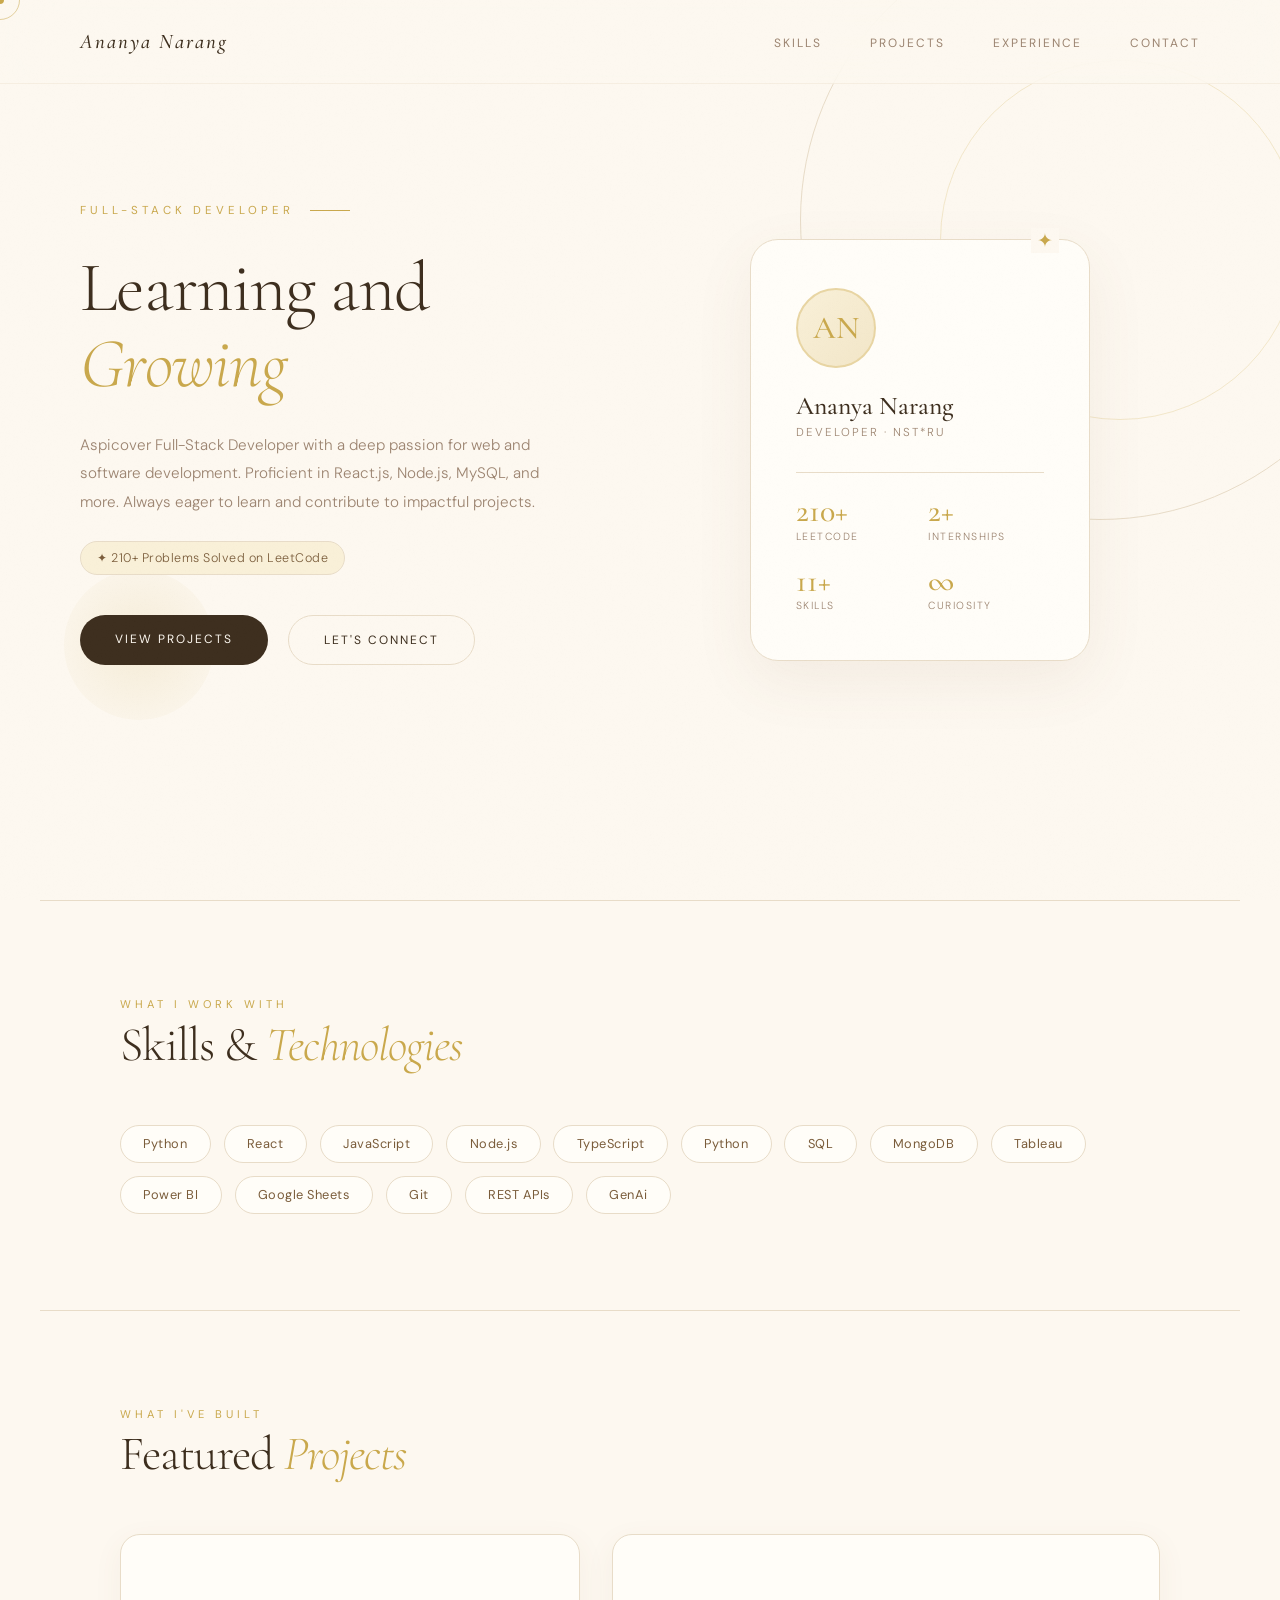
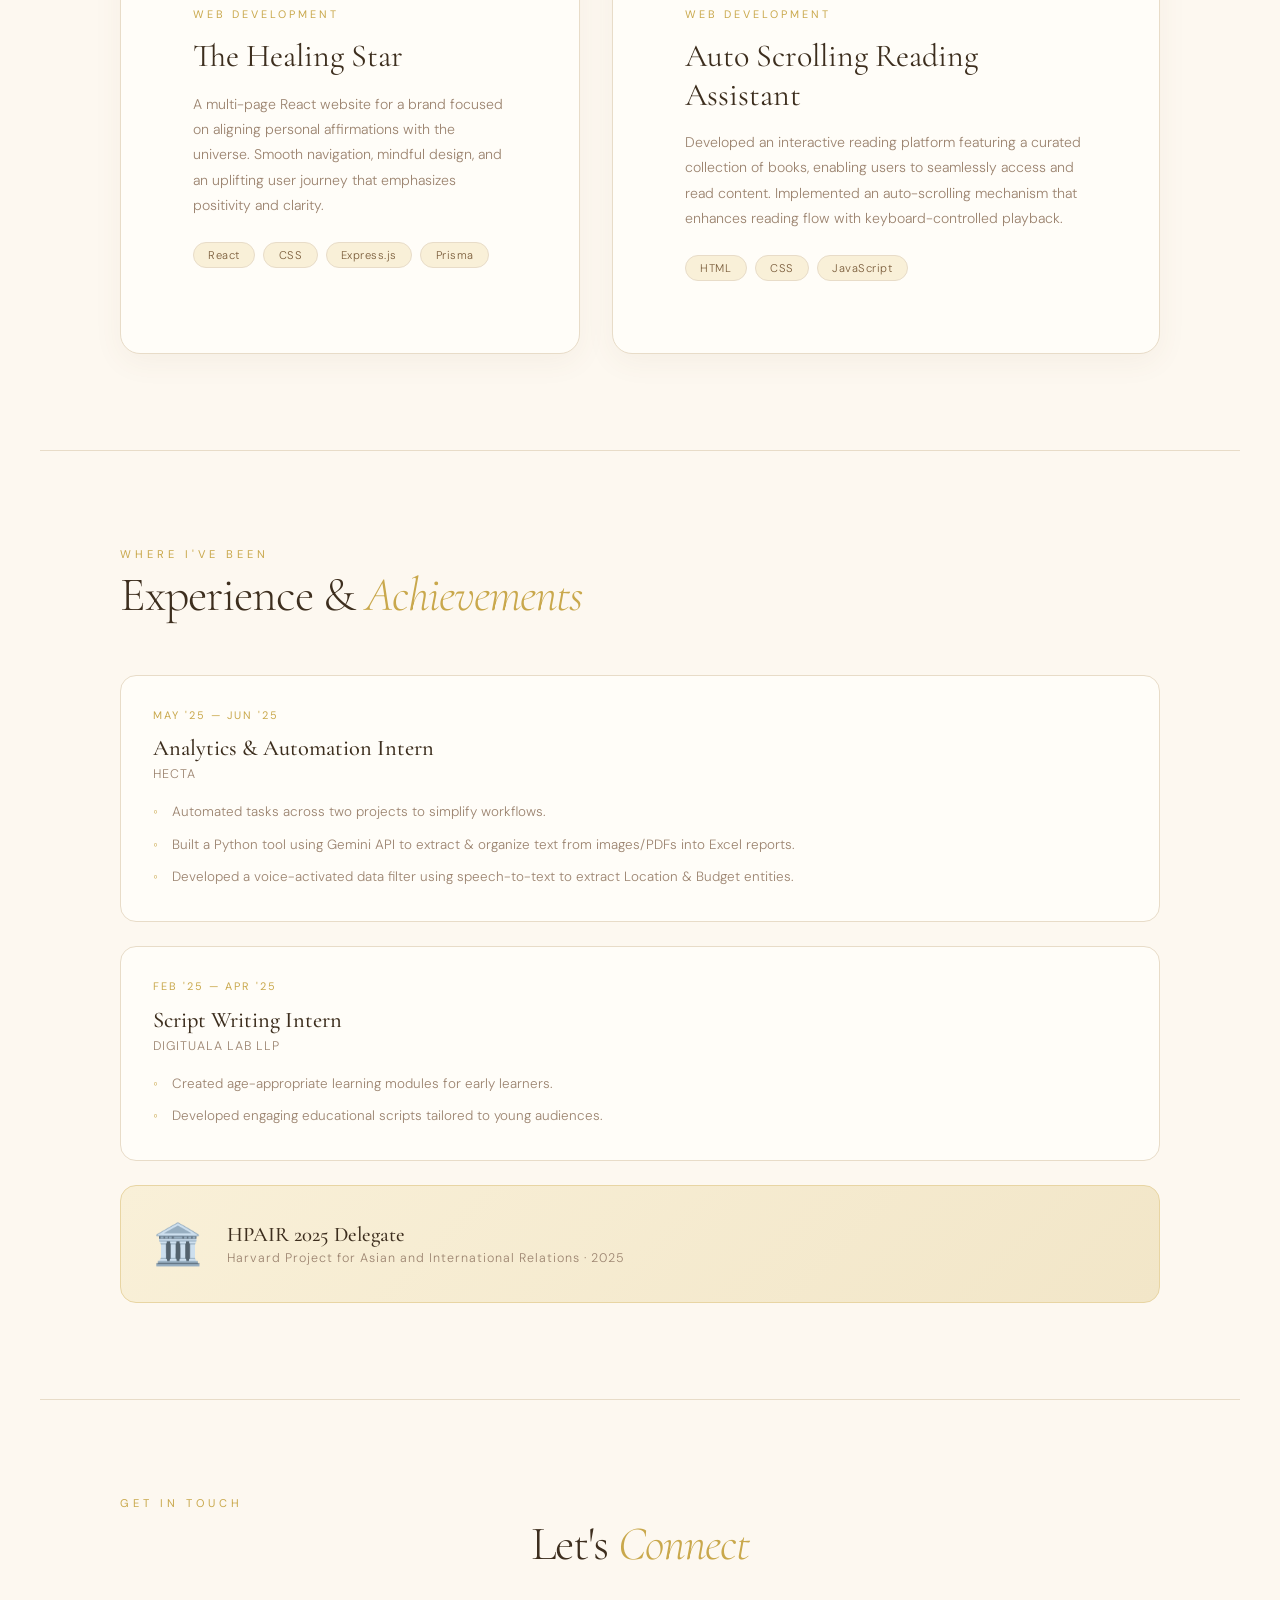
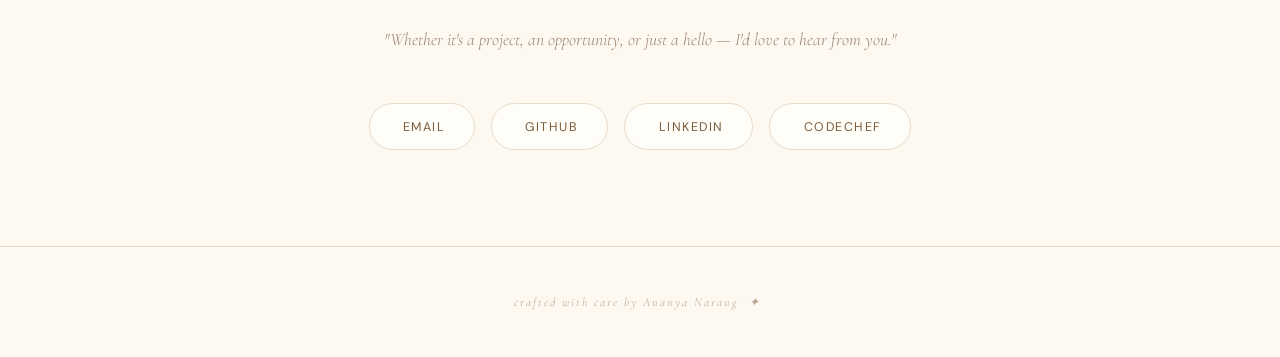
==== commit 46f8c90d: "fix the css issue" ====
--- a/index.html
+++ b/index.html
@@ -8,7 +8,7 @@
     <link
         href="https://fonts.googleapis.com/css2?family=Cormorant+Garamond:ital,wght@0,300;0,400;0,500;0,600;1,300;1,400;1,500&family=DM+Sans:wght@300;400;500&display=swap"
         rel="stylesheet" />
-    <link href="index2.css" rel="stylesheet" />
+    <link href="index.css" rel="stylesheet" />
 
 </head>
 
--- a/index.css
+++ b/index.css
@@ -0,0 +1,748 @@
+/* :root {
+    --cream: #fdf8f0;
+    --butter: #f9f0d8;
+    --warm: #f2e6c8;
+    --gold: #c9a84c;
+    --gold-light: #e8d5a3;
+    --brown: #7a5c3a;
+    --text: #3d2e1e;
+    --muted: #9c8470;
+    --soft: #b8a48e;
+    --white: #fffdf8;
+    --border: #e8dcc8;
+} */
+
+* {
+
+    margin: 0;
+    padding: 0;
+    box-sizing: border-box;
+    scroll-behavior: smooth;
+
+}
+
+body {
+    background-color: #fdf8f0;
+    color: #3d2e1e;
+    font-family: 'DM Sans', sans-serif;
+    font-weight: 300;
+    overflow-x: hidden;
+    /* cursor: none; */
+}
+
+.dotCursor {
+    width: 8px;
+    height: 8px;
+    background: #c9a84c;
+    border-radius: 50%;
+    position: fixed;
+    pointer-events: none;
+    z-index: 9999;
+    transform: translate(-50%, -50%);
+    transition: transform 0.05s linear;
+}
+
+.coverCursor {
+    width: 40px;
+    height: 40px;
+    border: 1px solid #c9a84c;
+    border-radius: 50%;
+    position: fixed;
+    pointer-events: none;
+    z-index: 9998;
+    transform: translate(-50%, -50%);
+    transition: transform 0.15s ease-out;
+    opacity: 0.5;
+}
+
+body::before {
+    content: '';
+    position: fixed;
+    inset: 0;
+    background-image: url("data:image/svg+xml,%3Csvg xmlns='http://www.w3.org/2000/svg' width='400' height='400'%3E%3Cfilter id='grain'%3E%3CfeTurbulence type='fractalNoise' baseFrequency='0.75' numOctaves='4' stitchTiles='stitch'/%3E%3CfeColorMatrix type='saturate' values='0'/%3E%3C/filter%3E%3Crect width='400' height='400' filter='url(%23grain)' opacity='0.03'/%3E%3C/svg%3E");
+    pointer-events: none;
+    z-index: 1000;
+    opacity: 0.5;
+}
+
+.projects-grid {
+    display: flex;
+    flex-direction: row;
+    gap: 2rem;
+    
+}
+nav {
+    position: fixed;
+    top: 0;
+    left: 0;
+    right: 0;
+    z-index: 100;
+    display: flex;
+    justify-content: space-between;
+    align-items: center;
+    padding: 1.8rem 5rem;
+    backdrop-filter: blur(25px);
+    background: rgba(253, 248, 240, 0.7);
+    border-bottom: 1px solid rgba(200, 180, 140, 0.15);
+}
+
+.nav {
+    font-family: 'Cormorant Garamond', serif;
+    font-size: 1.3rem;
+    font-weight: 500;
+    color: #3d2e1e;
+    text-decoration: none;
+    letter-spacing: 2px;
+    font-style: italic;
+}
+
+.navLinks {
+    display: flex;
+    gap: 3rem;
+    list-style: none;
+}
+
+.navLinks a {
+    font-size: 0.75rem;
+    color: #9c8470;
+    text-decoration: none;
+    letter-spacing: 2px;
+    text-transform: uppercase;
+    font-weight: 400;
+    transition: color 0.3s;
+}
+
+.navLinks a:hover {
+    color: #c9a84c;
+}
+
+/* ── HERO ── */
+#hero {
+    padding-top: 0;
+    min-height: 100vh;
+    display: grid;
+    grid-template-columns: 1fr 1fr;
+    align-items: center;
+    max-width: 100%;
+    padding-left: 5rem;
+    padding-right: 5rem;
+    position: relative;
+    overflow: hidden;
+}
+
+.fancyCircle {
+    position: absolute;
+    border-radius: 50%;
+    pointer-events: none;
+}
+
+.fancy1 {
+    width: 600px;
+    height: 600px;
+    border: 1px solid #e8dcc8;
+    top: -80px;
+    right: -120px;
+}
+
+.fancy2 {
+    width: 360px;
+    height: 360px;
+    border: 1px solid #e8d5a3;
+    top: 60px;
+    right: -20px;
+    opacity: 0.5;
+}
+
+.fancy3 {
+    width: 150px;
+    height: 150px;
+    background: radial-gradient(circle, rgba(201, 168, 76, 0.15), transparent);
+    bottom: 20%;
+    left: 5%;
+}
+
+.heroLeft {
+    z-index: 1;
+    padding-top: 8rem;
+    padding-bottom: 4rem;
+}
+
+.heroMid {
+    font-size: 0.72rem;
+    letter-spacing: 4px;
+    text-transform: uppercase;
+    color: #c9a84c;
+    margin-bottom: 2rem;
+    display: flex;
+    align-items: center;
+    gap: 1rem;
+    font-weight: 400;
+    opacity: 0;
+    animation: fadeSlideUp 0.8s ease 0.1s forwards;
+}
+
+.heroMid::after {
+    content: '';
+    width: 40px;
+    height: 1px;
+    background: #c9a84c;
+}
+
+h1 {
+    font-family: 'Cormorant Garamond', serif;
+    font-size: clamp(3rem, 5.5vw, 5rem);
+    font-weight: 300;
+    line-height: 1.08;
+    color: #3d2e1e;
+    letter-spacing: -1px;
+    margin-bottom: 1.8rem;
+    opacity: 0;
+    animation: fadeSlideUp 0.8s ease 0.2s forwards;
+}
+
+h1 em {
+    font-style: italic;
+    color: #c9a84c;
+}
+
+.bio {
+    font-size: 0.95rem;
+    line-height: 1.9;
+    color: #9c8470;
+    max-width: 480px;
+    margin-bottom: 1.5rem;
+    font-weight: 300;
+    opacity: 0;
+    animation: fadeSlideUp 0.8s ease 0.3s forwards;
+}
+
+.lc {
+    display: inline-flex;
+    align-items: center;
+    gap: 0.5rem;
+    font-size: 0.78rem;
+    color: #7a5c3a;
+    background: #f9f0d8;
+    border: 1px solid #e8dcc8;
+    padding: 0.5rem 1rem;
+    border-radius: 100px;
+    margin-bottom: 2.5rem;
+    letter-spacing: 0.5px;
+    opacity: 0;
+    animation: fadeSlideUp 0.8s ease 0.35s forwards;
+}
+
+.other {
+    display: flex;
+    gap: 1.2rem;
+    flex-wrap: wrap;
+    opacity: 0;
+    animation: fadeSlideUp 0.8s ease 0.4s forwards;
+}
+
+.btnText {
+    font-size: 0.75rem;
+    letter-spacing: 2px;
+    text-transform: uppercase;
+    padding: 1rem 2.2rem;
+    background: #3d2e1e;
+    color: #fdf8f0;
+    border: none;
+    cursor: none;
+    text-decoration: none;
+    font-weight: 400;
+    border-radius: 100px;
+    transition: all 0.3s;
+    font-family: 'DM Sans', sans-serif;
+}
+
+.btnText:hover {
+    background: #c9a84c;
+    transform: translateY(-2px);
+    box-shadow: 0 8px 24px rgba(201, 168, 76, 0.3);
+}
+
+.btnOutline {
+    font-size: 0.75rem;
+    letter-spacing: 2px;
+    text-transform: uppercase;
+    padding: 1rem 2.2rem;
+    background: transparent;
+    color: #3d2e1e;
+    border: 1px solid #e8dcc8;
+    cursor: none;
+    text-decoration: none;
+    font-weight: 400;
+    border-radius: 100px;
+    transition: all 0.3s;
+    font-family: 'DM Sans', sans-serif;
+}
+
+.btnOutline:hover {
+    border-color: #c9a84c;
+    color: #c9a84c;
+    transform: translateY(-2px);
+}
+
+/* ── HERO RIGHT / CARD ── */
+.hero-right {
+    display: flex;
+    justify-content: center;
+    align-items: center;
+    z-index: 1;
+    opacity: 0;
+    animation: fadeSlideUp 0.8s ease 0.5s forwards;
+    padding-top: 6rem;
+}
+
+.hero-card {
+    background: #fffdf8;
+    border: 1px solid #e8dcc8;
+    border-radius: 28px;
+    padding: 3rem 2.8rem;
+    width: 340px;
+    box-shadow: 0 20px 60px rgba(122, 92, 58, 0.08);
+    position: relative;
+}
+
+.hero-card::before {
+    content: '✦';
+    position: absolute;
+    top: -12px;
+    right: 30px;
+    font-size: 1.2rem;
+    color: #c9a84c;
+    background: #fdf8f0;
+    padding: 0 6px;
+}
+
+.card-avatar {
+    width: 80px;
+    height: 80px;
+    background: linear-gradient(135deg, #f9f0d8, #f2e6c8);
+    border-radius: 50%;
+    display: flex;
+    align-items: center;
+    justify-content: center;
+    font-family: 'Cormorant Garamond', serif;
+    font-size: 2rem;
+    font-weight: 500;
+    color: #c9a84c;
+    margin-bottom: 1.4rem;
+    border: 2px solid #e8d5a3;
+}
+
+.card-name {
+    font-family: 'Cormorant Garamond', serif;
+    font-size: 1.6rem;
+    font-weight: 500;
+    color: #3d2e1e;
+    margin-bottom: 0.25rem;
+}
+
+.card-role {
+    font-size: 0.72rem;
+    color: #9c8470;
+    letter-spacing: 2px;
+    text-transform: uppercase;
+    margin-bottom: 2rem;
+}
+
+/* 2×2 stats grid — numbers large + gold, labels small + muted */
+.card-stats {
+    display: grid;
+    grid-template-columns: 1fr 1fr;
+    gap: 1.4rem 1rem;
+    padding-top: 1.4rem;
+    border-top: 1px solid #e8dcc8;
+}
+
+.num {
+    font-family: 'Cormorant Garamond', serif;
+    font-size: 2rem;
+    font-weight: 500;
+    color: #c9a84c;
+    line-height: 1;
+    margin-bottom: 0.15rem;
+}
+
+.platform {
+    font-size: 0.65rem;
+    color: #9c8470;
+    letter-spacing: 1.5px;
+    text-transform: uppercase;
+}
+
+/* ── SECTIONS ── */
+section {
+    padding: 6rem 5rem;
+    max-width: 1200px;
+    margin: 0 auto;
+}
+
+.section-label {
+    font-size: 0.7rem;
+    letter-spacing: 4px;
+    text-transform: uppercase;
+    color: #c9a84c;
+    margin-bottom: 0.6rem;
+    font-weight: 400;
+}
+
+.section-title {
+    font-family: 'Cormorant Garamond', serif;
+    font-size: 3rem;
+    font-weight: 300;
+    color: #3d2e1e;
+    letter-spacing: -1px;
+    margin-bottom: 3.5rem;
+    line-height: 1;
+}
+
+.section-title em {
+    font-style: italic;
+    color: #c9a84c;
+}
+
+.skills-wrap {
+    display: flex;
+    flex-wrap: wrap;
+    gap: 0.8rem;
+}
+
+.skill {
+    font-size: 0.8rem;
+    padding: 0.6rem 1.4rem;
+    background: #fffdf8;
+    border: 1px solid #e8dcc8;
+    color: #7a5c3a;
+    border-radius: 100px;
+    letter-spacing: 0.5px;
+    font-weight: 400;
+    transition: all 0.3s;
+    cursor: default;
+}
+
+.skill:hover {
+    background: #f9f0d8;
+    border-color: #c9a84c;
+    color: #c9a84c;
+    transform: translateY(-2px);
+    box-shadow: 0 6px 16px rgba(201, 168, 76, 0.15);
+}
+
+/* ── PROJECTS ── */
+.project-feature {
+    display: flex;
+    flex-direction: column;  
+    flex: 1;
+    height: 100%;
+    justify-content: space-between;
+    background: #fffdf8;
+    border: 1px solid #e8dcc8;
+    border-radius: 20px;
+    padding: 2rem;
+    transition: all 0.4s ease;
+    box-shadow: 0 8px 30px rgba(122, 92, 58, 0.06);
+}
+.project-feature:hover {
+    box-shadow: 0 20px 50px rgba(122, 92, 58, 0.1);
+    transform: translateY(-4px);
+}
+.project-info {
+    padding: 2.5rem;
+}
+
+.project-tag {
+    font-size: 0.68rem;
+    letter-spacing: 3px;
+    text-transform: uppercase;
+    color: #c9a84c;
+    margin-bottom: 1rem;
+    font-weight: 400;
+}
+
+.project-name {
+    font-family: 'Cormorant Garamond', serif;
+    font-size: 2rem;
+    font-weight: 400;
+    color: #3d2e1e;
+    margin-bottom: 1rem;
+    line-height: 1.2;
+}
+
+.project-desc {
+    font-size: 0.88rem;
+    line-height: 1.8;
+    color: #9c8470;
+    margin-bottom: 1.5rem;
+}
+
+.project-stack {
+    display: flex;
+    flex-wrap: wrap;
+    gap: 0.5rem;
+}
+
+.stack-pill {
+    font-size: 0.7rem;
+    padding: 0.3rem 0.9rem;
+    background: #f9f0d8;
+    border: 1px solid #e8dcc8;
+    color: #7a5c3a;
+    border-radius: 100px;
+    letter-spacing: 0.5px;
+}
+
+/* ── EXPERIENCE ── */
+.exp-grid {
+    display: grid;
+    grid-template-columns: auto;
+    flex-direction: row;
+    align-items: stretch;
+    gap: 1.5rem;
+}
+
+.exp-card {
+    background: #fffdf8;
+    border: 1px solid #e8dcc8;
+    border-radius: 16px;
+    padding: 2rem;
+    transition: all 0.3s;
+    position: relative;
+    overflow: hidden;
+}
+
+.exp-card::before {
+    content: '';
+    position: absolute;
+    top: 0;
+    left: 0;
+    right: 0;
+    height: 3px;
+    background: linear-gradient(90deg, #e8d5a3, #c9a84c);
+    transform: scaleX(0);
+    transform-origin: left;
+    transition: transform 0.3s;
+}
+
+.exp-card:hover::before {
+    transform: scaleX(1);
+}
+
+.exp-card:hover {
+    box-shadow: 0 12px 32px rgba(122, 92, 58, 0.08);
+    transform: translateY(-2px);
+}
+
+.expTenure {
+    font-size: 0.68rem;
+    letter-spacing: 2px;
+    color: #c9a84c;
+    text-transform: uppercase;
+    margin-bottom: 0.8rem;
+    font-weight: 400;
+}
+
+.expRole {
+    font-family: 'Cormorant Garamond', serif;
+    font-size: 1.4rem;
+    font-weight: 500;
+    color: #3d2e1e;
+    margin-bottom: 0.3rem;
+}
+
+.expCompany {
+    font-size: 0.78rem;
+    color: #9c8470;
+    letter-spacing: 1px;
+    margin-bottom: 1.2rem;
+    text-transform: uppercase;
+}
+
+.expWork {
+    list-style: none;
+    display: flex;
+    flex-direction: column;
+    gap: 0.6rem;
+}
+
+.expWork li {
+    font-size: 0.84rem;
+    line-height: 1.7;
+    color: #9c8470;
+    padding-left: 1.2rem;
+    position: relative;
+}
+
+.expWork li::before {
+    content: '◦';
+    position: absolute;
+    left: 0;
+    color: #c9a84c;
+}
+
+.achievement {
+    margin-top: 1.5rem;
+    background: linear-gradient(135deg, #f9f0d8, #f2e6c8);
+    border: 1px solid #e8d5a3;
+    border-radius: 16px;
+    padding: 2rem;
+    display: flex;
+    align-items: center;
+    gap: 1.5rem;
+}
+
+.achievement-icon {
+    font-size: 2.5rem;
+    flex-shrink: 0;
+}
+
+.achievement-title {
+    font-family: 'Cormorant Garamond', serif;
+    font-size: 1.3rem;
+    font-weight: 500;
+    color: #3d2e1e;
+    margin-bottom: 0.2rem;
+}
+
+.achievement-sub {
+    font-size: 0.78rem;
+    color: #9c8470;
+    letter-spacing: 1px;
+}
+
+/* ── CONTACT ── */
+.contact-wrapper {
+    text-align: center;
+    max-width: 600px;
+    margin: 0 auto;
+}
+
+.contact-intro {
+    font-family: 'Cormorant Garamond', serif;
+    font-size: 1.1rem;
+    font-style: italic;
+    color: #9c8470;
+    margin-bottom: 3rem;
+    line-height: 1.8;
+}
+
+.contact-links {
+    display: flex;
+    justify-content: center;
+    flex-wrap: wrap;
+    gap: 1rem;
+}
+
+.contact-btn {
+    display: flex;
+    align-items: center;
+    gap: 0.7rem;
+    font-size: 0.78rem;
+    letter-spacing: 1.5px;
+    text-transform: uppercase;
+    padding: 0.9rem 1.8rem;
+    background: #fffdf8;
+    border: 1px solid #e8dcc8;
+    color: #7a5c3a;
+    border-radius: 100px;
+    text-decoration: none;
+    transition: all 0.3s;
+    font-weight: 400;
+}
+
+.contact-btn:hover {
+    background: #f9f0d8;
+    border-color: #c9a84c;
+    color: #c9a84c;
+    transform: translateY(-2px);
+    box-shadow: 0 8px 20px rgba(201, 168, 76, 0.15);
+}
+
+/* ── FOOTER ── */
+footer {
+    text-align: center;
+    padding: 3rem 5rem;
+    border-top: 1px solid #e8dcc8;
+    font-size: 0.75rem;
+    color: #b8a48e;
+    letter-spacing: 2px;
+    font-family: 'Cormorant Garamond', serif;
+    font-style: italic;
+}
+
+/* ── REVEAL ANIMATION ── */
+.reveal {
+    opacity: 0;
+    transform: translateY(24px);
+    transition: opacity 0.7s ease, transform 0.7s ease;
+}
+
+.reveal.visible {
+    opacity: 1;
+    transform: none;
+}
+
+@keyframes fadeSlideUp {
+    from {
+        opacity: 0;
+        transform: translateY(20px);
+    }
+    to {
+        opacity: 1;
+        transform: translateY(0);
+    }
+}
+
+@keyframes float {
+    0%, 100% { transform: translateY(0); }
+    50% { transform: translateY(-10px); }
+}
+
+.hero-card {
+    animation: float 5s ease-in-out infinite;
+}
+
+/* ── DIVIDER ── */
+.divider {
+    height: 1px;
+    background: #e8dcc8;
+    max-width: 1200px;
+    margin: 0 auto;
+}
+@media (max-width: 900px) {
+    nav {
+        padding: 1.2rem 2rem;
+    }
+
+    .navLinks {
+        gap: 1.5rem;
+    }
+
+    #hero {
+        grid-template-columns: 1fr;
+        padding: 7rem 2rem 3rem;
+        min-height: auto;
+    }
+
+    .heroLeft {
+        padding-top: 2rem;
+    }
+
+    .hero-right {
+        display: none;
+    }
+
+    section {
+        padding: 4rem 2rem;
+    }
+
+    .exp-grid {
+        grid-template-columns: 1fr;
+    }
+
+    .projects-grid {
+        flex-direction: column;
+    }
+}
